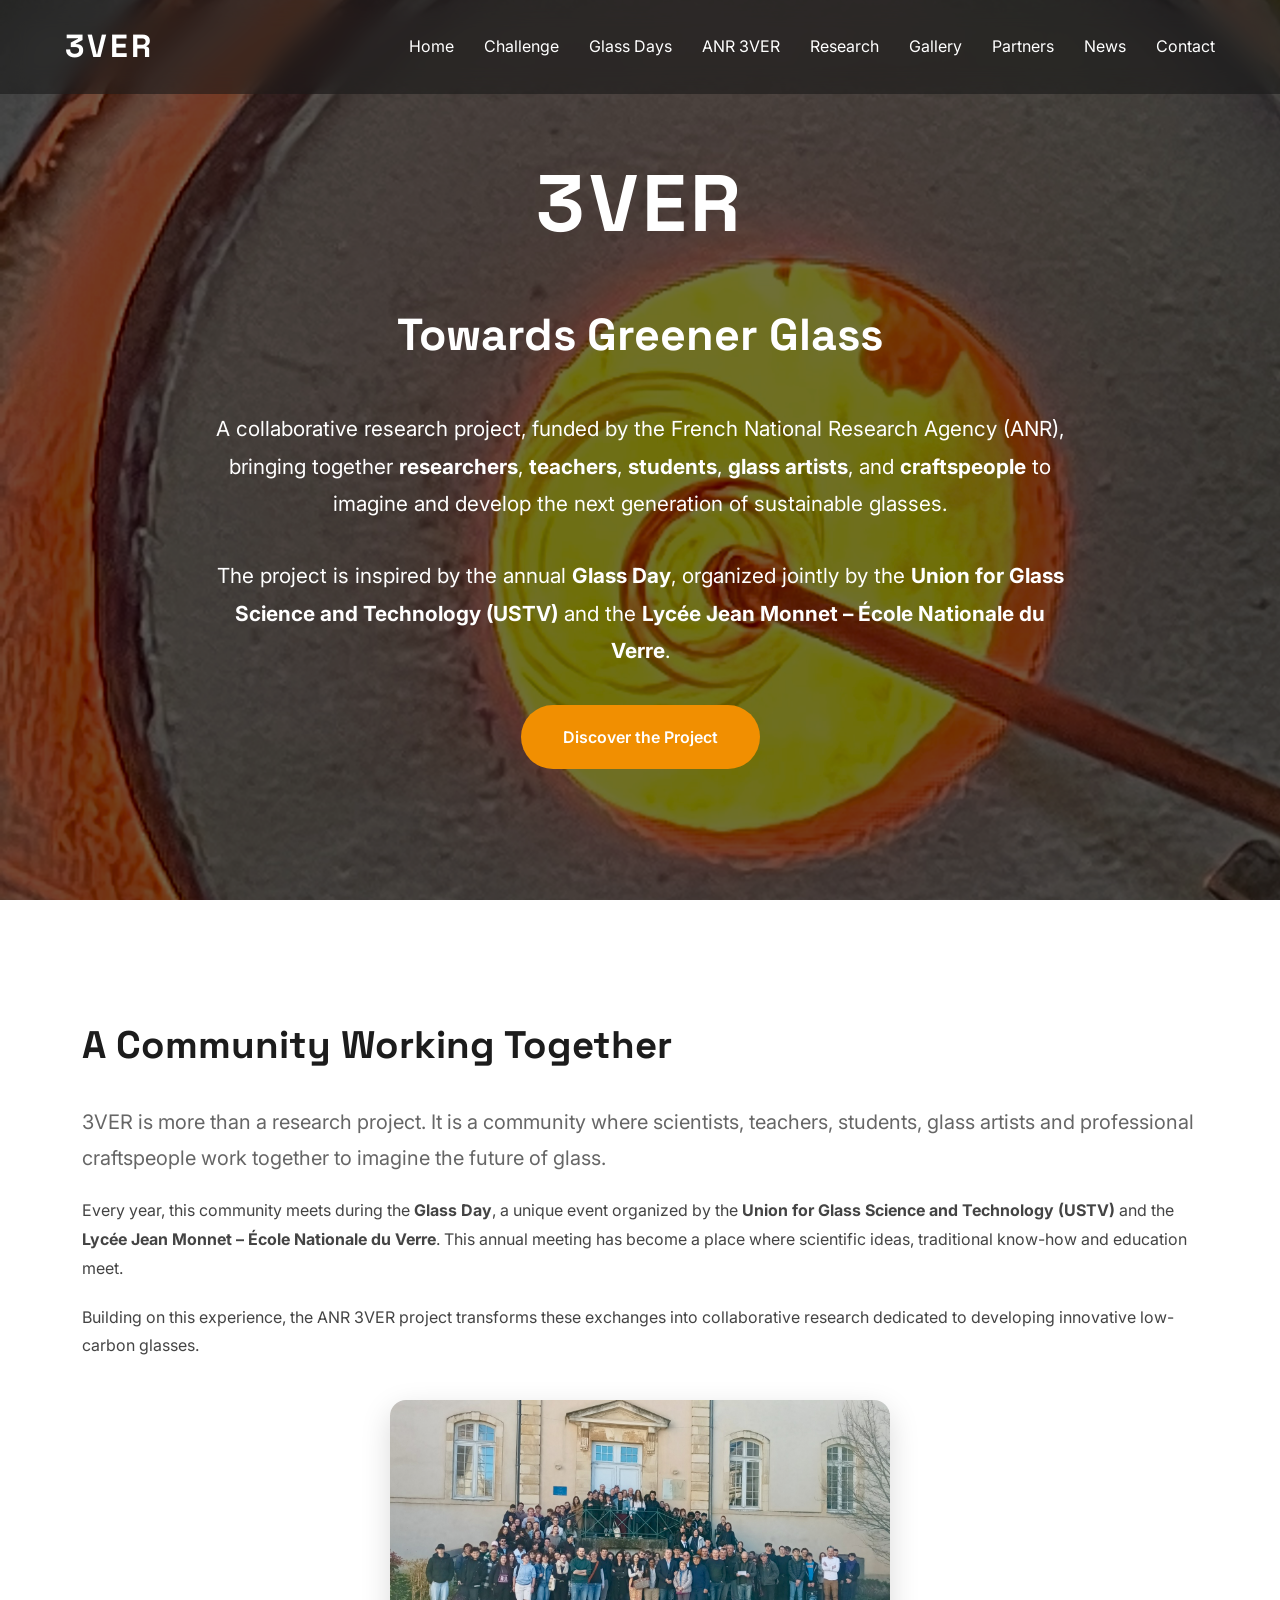
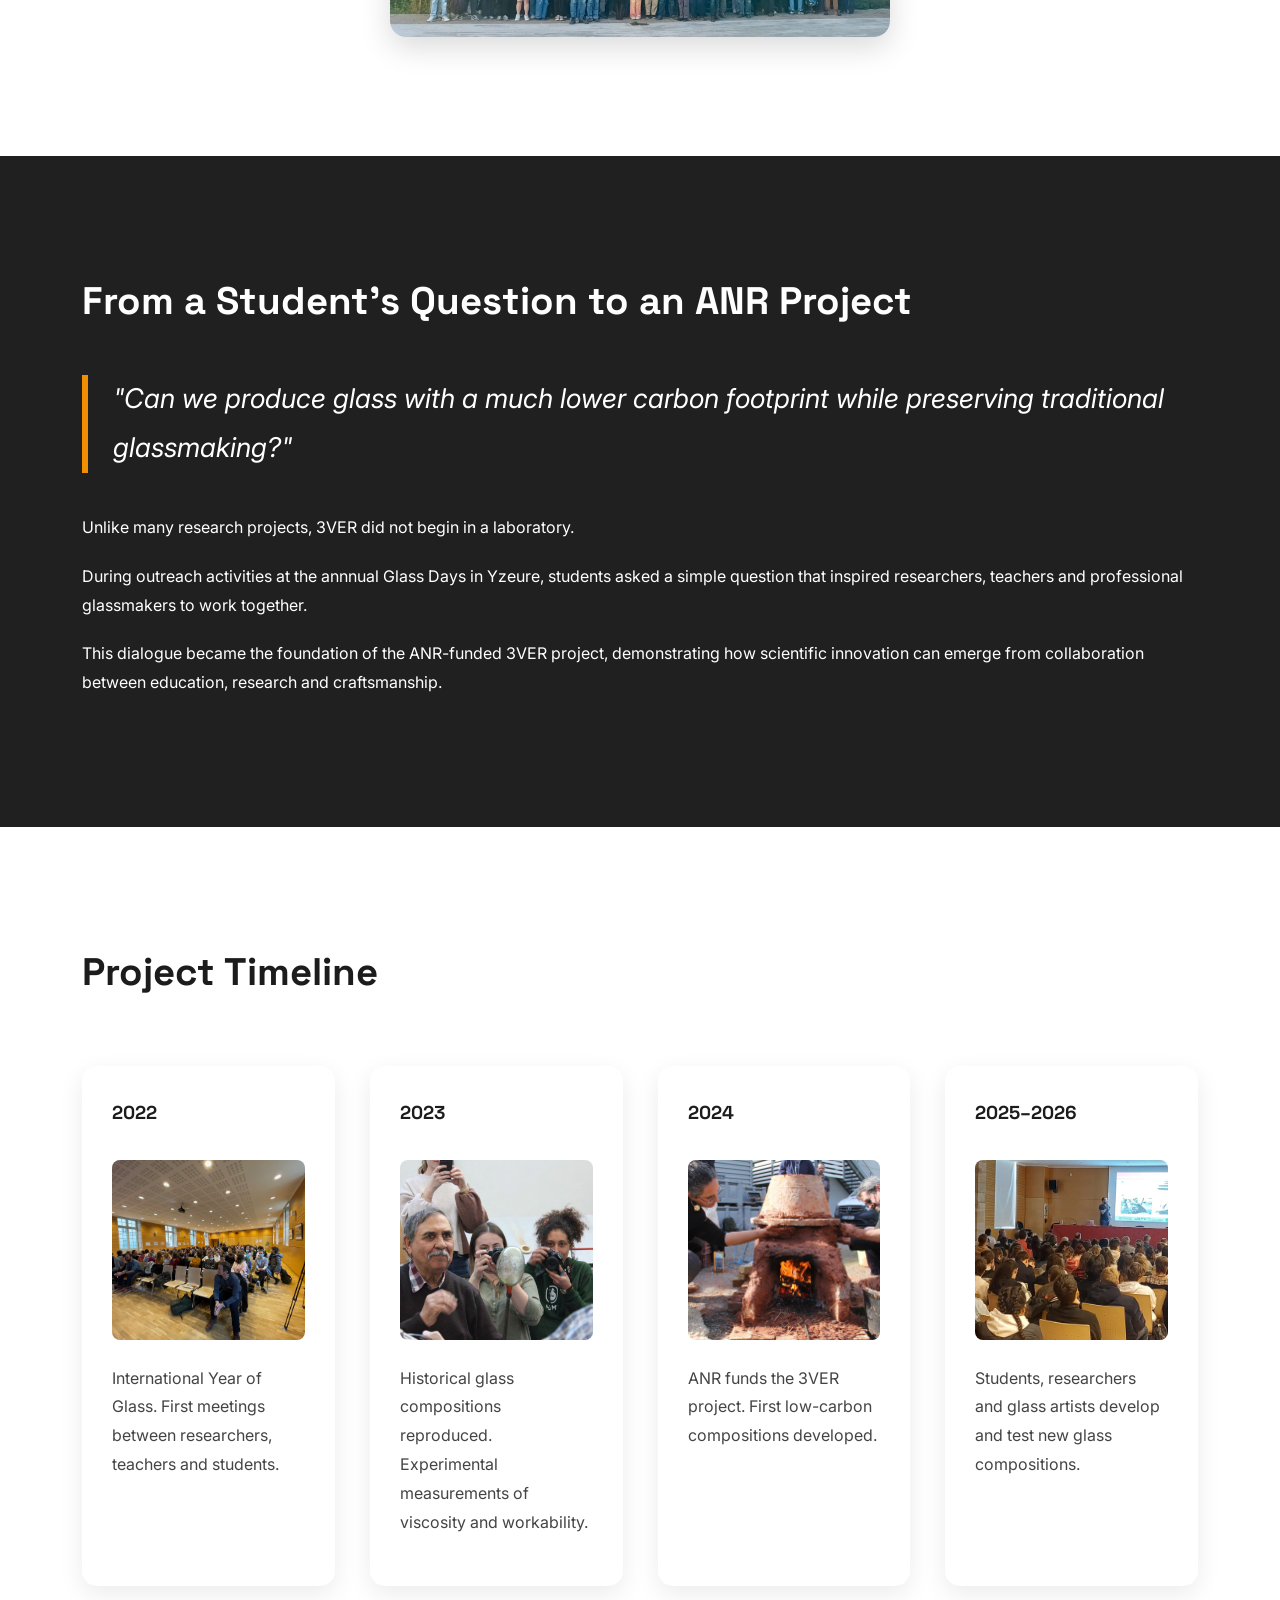
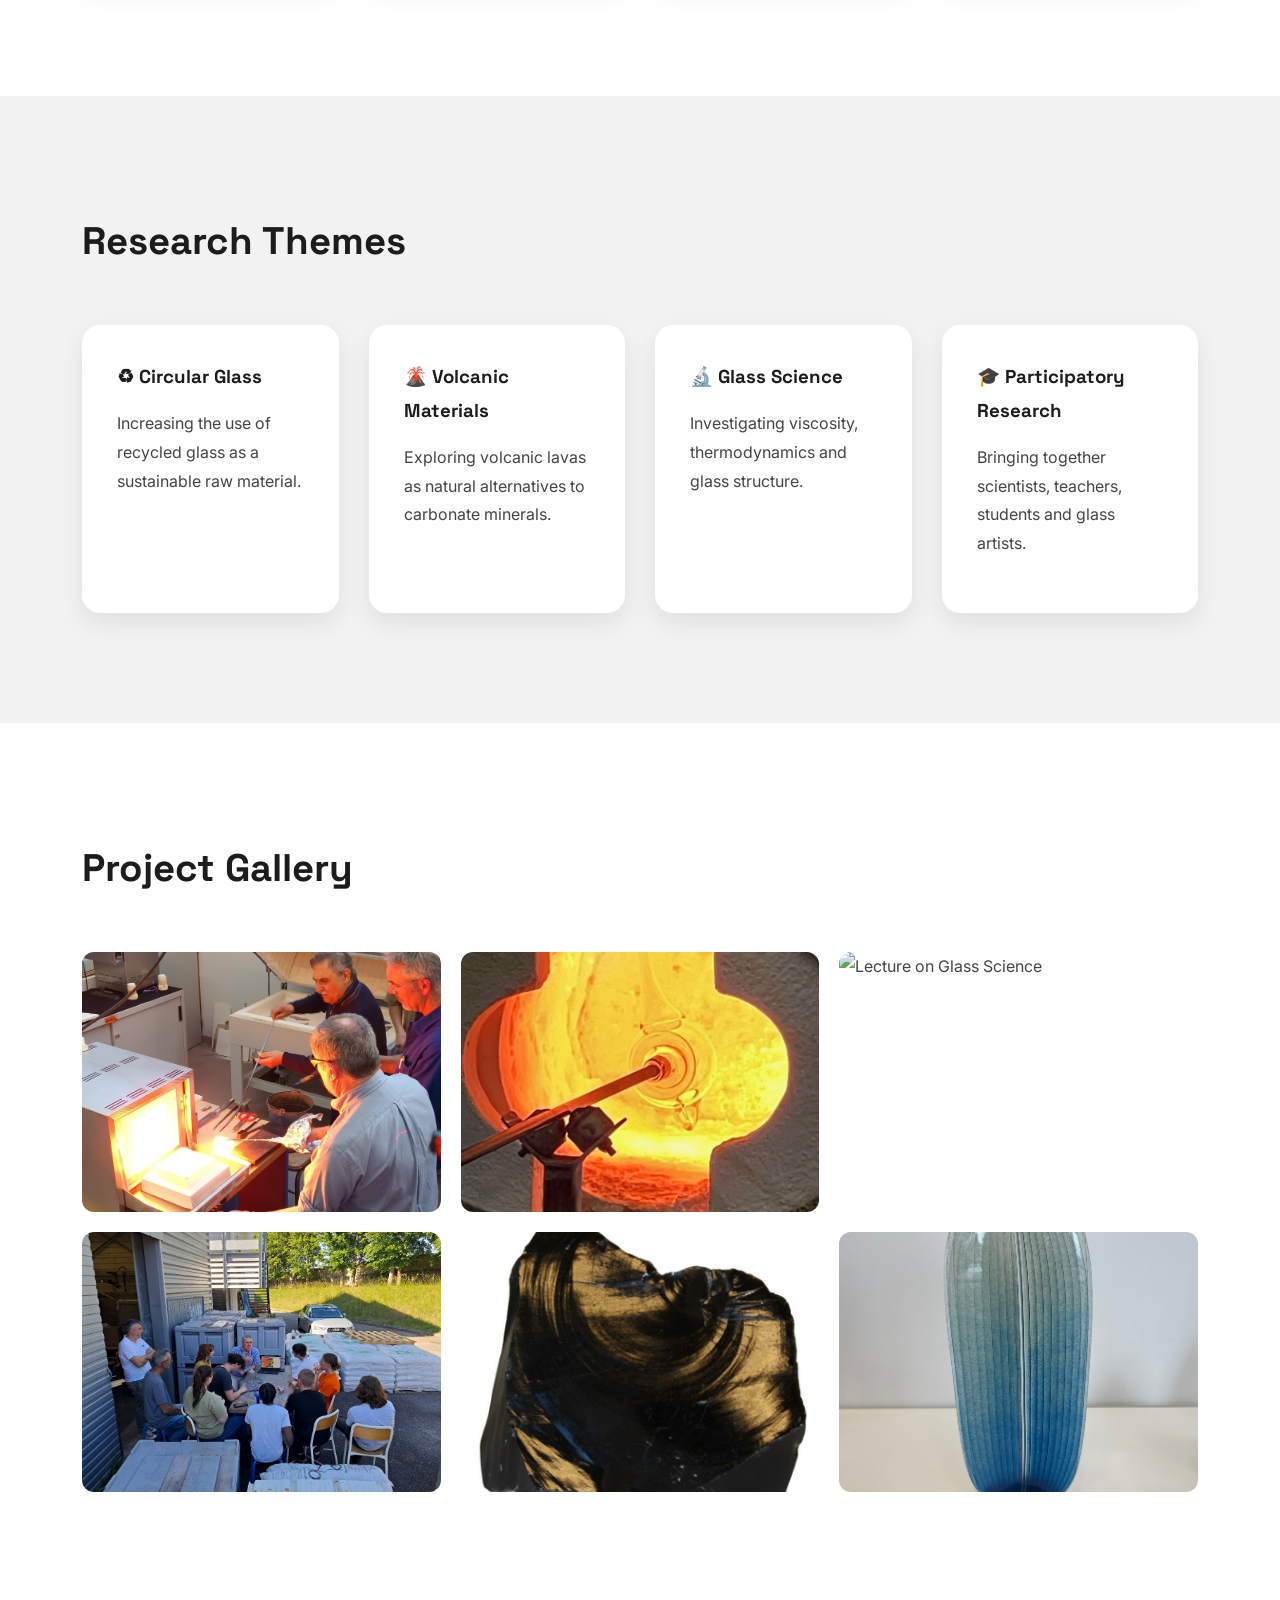
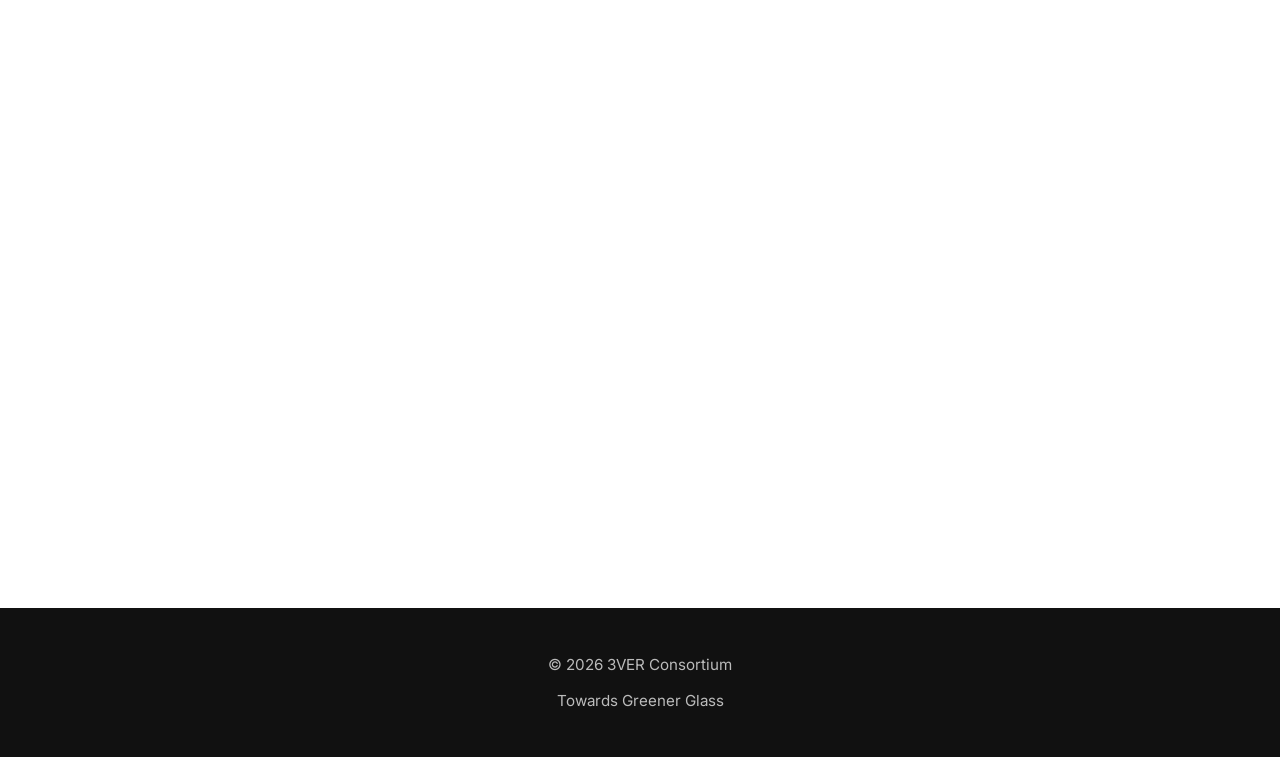
==== index.html @ 97c7ab56 "Initial version of 3VER website" ====
<!DOCTYPE html>
<html lang="en">

<head>

    <meta charset="UTF-8">
    <meta name="viewport" content="width=device-width, initial-scale=1.0">

    <title>3VER | Towards Greener Glass</title>

    <meta name="description"
        content="3VER is an ANR-funded research project developing innovative low-carbon glasses from recycled glass and volcanic materials.">

    <link rel="preconnect" href="https://fonts.googleapis.com">
    <link rel="preconnect" href="https://fonts.gstatic.com" crossorigin>

    <link href="https://fonts.googleapis.com/css2?family=Inter:wght@300;400;500;700&family=Space+Grotesk:wght@500;700&display=swap"
        rel="stylesheet">

    <link rel="stylesheet" href="style.css">

</head>

<body>

    <!-- ========================= -->
    <!-- Navigation -->
    <!-- ========================= -->

    <header>

        <nav class="navbar">

            <div class="logo">
                3VER
            </div>

            <ul class="nav-links">

                <li><a href="#home">Home</a></li>

                <li><a href="#challenge">Challenge</a></li>

                <li><a href="glass-days.html">Glass Days</a></li>

                <li><a href="anr-3ver.html">ANR 3VER</a></li>

                <li><a href="#research">Research</a></li>

                <li><a href="#gallery">Gallery</a></li>

                <li><a href="#partners">Partners</a></li>

                <li><a href="#news">News</a></li>

                <li><a href="#contact">Contact</a></li>

            </ul>

        </nav>

    </header>

    <!-- ========================= -->
    <!-- Hero -->
    <!-- ========================= -->

    <section id="home" class="hero">

        <div class="overlay"></div>

        <div class="hero-content">

            <h1>3VER</h1>

            <h2>Towards Greener Glass</h2>

            <p class="hero-text">

            A collaborative research project, funded by the French National Research Agency (ANR), bringing together
            <strong>researchers</strong>,
            <strong>teachers</strong>,
            <strong>students</strong>,
            <strong>glass artists</strong>,
            and <strong>craftspeople</strong>
            to imagine and develop the next generation of sustainable glasses.

            </p>

            <p class="hero-subtitle">

            The project is inspired by the annual <strong>Glass Day</strong>,
            organized jointly by the <strong>Union for Glass Science and Technology (USTV)</strong>
            and the <strong>Lycée Jean Monnet – École Nationale du Verre</strong>.

            </p>
            <a href="#challenge" class="button">

                Discover the Project

            </a>

        </div>

    </section>

    <!-- ========================= -->
    <!-- Challenge -->
    <!-- ========================= -->

    <section id="challenge" class="section">

        <div class="container community">

            <div class="community-text">

                <h2>A Community Working Together</h2>

                <p class="lead">
                    3VER is more than a research project.
                    It is a community where scientists, teachers, students,
                    glass artists and professional craftspeople work together
                    to imagine the future of glass.
                </p>

                <p>
                    Every year, this community meets during the
                    <strong>Glass Day</strong>, a unique event organized by the
                    <strong>Union for Glass Science and Technology (USTV)</strong>
                    and the
                    <strong>Lycée Jean Monnet – École Nationale du Verre</strong>.
                    This annual meeting has become a place where scientific ideas,
                    traditional know-how and education meet.
                </p>

                <p>
                    Building on this experience, the ANR 3VER project transforms
                    these exchanges into collaborative research dedicated to
                    developing innovative low-carbon glasses.
                </p>

            </div>

            <div class="community-image">

                <img src="images/Glass-Day-2025.jpeg"
                    alt="Researchers, students and glass artists during the Glass Days 2025.">

            </div>

        </div>

    </section>

    <!-- ========================= -->
    <!-- Story -->
    <!-- ========================= -->

    <section id="story" class="section dark">

        <div class="container">

            <h2>From a Student's Question to an ANR Project</h2>

            <blockquote>

                "Can we produce glass with a much lower carbon footprint
                while preserving traditional glassmaking?"

            </blockquote>

            <p>

                Unlike many research projects, 3VER did not begin in a
                laboratory.

            </p>

            <p>

                During outreach activities at the annnual Glass Days in
                Yzeure, students asked a simple question that
                inspired researchers, teachers and professional glassmakers
                to work together.

            </p>

            <p>

                This dialogue became the foundation of the ANR-funded
                3VER project, demonstrating how scientific innovation can
                emerge from collaboration between education, research
                and craftsmanship.

            </p>

        </div>

    </section>

    <!-- ========================= -->
    <!-- Timeline -->
    <!-- ========================= -->

    <section class="section">

        <div class="container">

            <h2>Project Timeline</h2>

            <div class="timeline">

                <div class="event">

                    <h3>2022</h3>

                    <img src="images/Glass-Day-2022.png" alt="International Year of Glass 2022">

                    <p>

                        International Year of Glass.

                        First meetings between researchers,
                        teachers and students.

                    </p>

                </div>

                <div class="event">

                    <h3>2023</h3>

                    <img src="images/Glass-Day-2023.png" alt="Interactions between students and french artist Allain Guillot 2023.">

                    <p>

                        Historical glass compositions reproduced.
                        Experimental measurements of viscosity
                        and workability.

                    </p>

                </div>

                <div class="event">

                    <h3>2024</h3>

                    <img src="images/Glass-Day-2024.jpeg" alt="Reproduction of a Roman Glass Furnace 2024.">

                    <p>

                        ANR funds the 3VER project.
                        First low-carbon compositions developed.

                    </p>

                </div>

                <div class="event">

                    <h3>2025–2026</h3>

                    <img src="images/Glass-Day-2025-2.jpg" alt="Lecture at Glass Days 2025">

                    <p>

                        Students, researchers and glass artists
                        develop and test new glass compositions.

                    </p>

                </div>

            </div>

        </div>

    </section>

    <!-- ========================= -->
    <!-- Research -->
    <!-- ========================= -->

    <section id="research" class="section grey">

        <div class="container">

            <h2>Research Themes</h2>

            <div class="cards">

                <article class="card">

                    <h3>♻ Circular Glass</h3>

                    <p>

                        Increasing the use of recycled glass
                        as a sustainable raw material.

                    </p>

                </article>

                <article class="card">

                    <h3>🌋 Volcanic Materials</h3>

                    <p>

                        Exploring volcanic lavas as natural
                        alternatives to carbonate minerals.

                    </p>

                </article>

                <article class="card">

                    <h3>🔬 Glass Science</h3>

                    <p>

                        Investigating viscosity,
                        thermodynamics and glass structure.

                    </p>

                </article>

                <article class="card">

                    <h3>🎓 Participatory Research</h3>

                    <p>

                        Bringing together scientists,
                        teachers, students and glass artists.

                    </p>

                </article>

            </div>

        </div>

    </section>

    <!-- ========================= -->
    <!-- Gallery -->
    <!-- ========================= -->

    <section id="gallery" class="section">

        <div class="container">
            <h2>Project Gallery</h2>

            <div class="gallery">

                <img src="images/Glass-Research.jpg" alt="Glass research">

                <img src="images/Glass-blowing.jpeg" alt="Glass blowing">

                <img src="images/Lecture-Glass-Science.jpg" alt="Lecture on Glass Science">

                <img src="images/Students.jpg" alt="Students">

                <img src="images/Obsidian.png" alt="Volcanic rock">

                <img src="images/Glass-artwork.jpeg" alt="Glass artwork">

            </div>

        </div>

    </section>

    <!-- ========================= -->
    <!-- Partners -->
    <!-- ========================= -->

<section id="partners" class="section grey">

    <div class="container">

        <h2>Project Partners</h2>

        <div class="partners">

            <div class="partner">
                <p>Lycée Jean Monnet - Ecole Nationale du Verre</p>
                <img src="images/logos/LyceeJeanMonnetYzeure-Logo.png" alt="Lycée Jean Monnet logo">
                <img src="images/logos/logo_env.png.webp" alt="Lycée Jean Monnet logo">
            </div>

            <div class="partner">
                <p>Institut de Minéralogie, de Physique des Matériaux et de Cosmochimie (IMPMC)</p>
                <img src="images/logos/upmc-logotype.gif.jpeg" alt="IMPMC logo">
            </div>

            <div class="partner">
                <p>Institut de Physique du Globe de Paris (IPGP)</p>
                <img src="images/logos/Institut_de_physique_du_globe_de_paris_logo.svg.png" alt="IPGP logo">
            </div>

            <div class="partner">
                <p>Institut de Recherche sur les Archéomatériaux (IRAMAT)</p>
                <img src="images/logos/cropped-Logo-Iramat-Noir-RVB.webp" alt="IRAMAT logo">
            </div>

            <div class="partner">
                <p>Silicybine</p>
            </div>

        </div>

        <h2>Funders</h2>

        <div class="partners">

            <div class="partner">
                <p>Agence Nationale de la Recherche (ANR)</p>
                <img src="images/logos/ANR_Logo.svg.png" alt="ANR logo">
            </div>

            <div class="partner">
                <p>Union pour la Science et la Technologie Verrières (USTV)</p>
                <img src="images/logos/logo-ustv-light.svg" alt="USTV logo">
            </div>

        </div>

    </div>

</section>

    <!-- ========================= -->
    <!-- News -->
    <!-- ========================= -->

    <section id="news" class="section">

        <div class="container">

            <h2>Latest News</h2>

            <div class="news">

                <article>

                    <h3>2026</h3>

                    <p>

                        Successful demonstration of new
                        low-carbon glass formulations.

                    </p>

                </article>

                <article>

                    <h3>2025</h3>

                    <p>

                        Participation in the Pacific Rim
                        Conference on Ceramic and Glass Technology.

                    </p>

                </article>

                <article>

                    <h3>2024</h3>

                    <p>

                        Official launch of the ANR 3VER project.

                    </p>

                </article>

            </div>

        </div>

    </section>

    <!-- ========================= -->
    <!-- Contact -->
    <!-- ========================= -->

<section id="contact" class="section dark">

    <div class="container">

        <h2>Contact</h2>

        <div class="contacts">

            <div class="contact">
                <p>
                    Daniel R. Neuville
                </p>
                <p>
                    Institut de Physique du Globe de Paris
                </p>
            </div>

            <div class="contact">
                <p>
                    Laurent Cormier
                </p>
                <p>
                    Institut de Minéralogie, de Physique des Matériaux et de Cosmochimie
                </p>
            </div>

        </div>

        <p>
            ANR Project ANR-23-SSAI-0026
        </p>

    </div>

</section>

    <!-- ========================= -->
    <!-- Footer -->
    <!-- ========================= -->

    <footer>

        <p>

            © 2026 3VER Consortium

        </p>

        <p>

            Towards Greener Glass

        </p>

    </footer>

    <script src="script.js"></script>

</body>

</html>
---- style.css ----
/* =====================================================
   3VER Website
   style.css
===================================================== */

/* ---------- COLORS ---------- */

:root {

    --primary: #0d3b66;
    --secondary: #f18f01;
    --green: #3a9d5d;

    --dark: #1c1c1c;
    --light: #fafafa;

    --grey: #f2f2f2;

    --text: #444;

}

/* ---------- RESET ---------- */

*{
    margin:0;
    padding:0;
    box-sizing:border-box;
}

html{

    scroll-behavior:smooth;

}

body{

    font-family:'Inter',sans-serif;
    color:var(--text);

    background:white;

    line-height:1.8;

}

/* ---------- TYPOGRAPHY ---------- */

h1,h2,h3{

    font-family:'Space Grotesk',sans-serif;

    color:var(--dark);

}

h1{

    font-size:5rem;
    letter-spacing:4px;

}

h2{

    font-size:2.4rem;

    margin-bottom:25px;

}

h3{

    margin-bottom:15px;

}

p{

    margin-bottom:20px;

}

.lead{

    font-size:1.25rem;

    color:#666;

}

/* ---------- LINKS ---------- */

a{

    text-decoration:none;

}

/* ---------- NAVBAR ---------- */

header{

    position:fixed;

    width:100%;

    z-index:1000;

    background:rgba(20,20,20,.55);

    backdrop-filter:blur(12px);

}

.navbar{

    max-width:1200px;

    margin:auto;

    display:flex;

    justify-content:space-between;

    align-items:center;

    padding:18px 25px;

}

.logo{

    color:white;

    font-size:2rem;

    font-family:'Space Grotesk';

    font-weight:bold;

    letter-spacing:3px;

}

.nav-links{

    display:flex;

    gap:30px;

    list-style:none;

}

.nav-links a{

    color:white;

    transition:.3s;

}

.nav-links a:hover{

    color:var(--secondary);

}

/* ---------- HERO ---------- */

.hero{

    height:100vh;

    position:relative;

    display:flex;

    justify-content:center;

    align-items:center;

    text-align:center;

    background-image:url("images/hero.jpg");

    background-size:cover;

    background-position:center;

}

.overlay{

    position:absolute;

    inset:0;

    background:rgba(0,0,0,.55);

}

.hero-content{

    position:relative;

    z-index:10;

    color:white;

    width:80%;

    max-width:850px;

}

.hero h1{

    color:white;

    margin-bottom:20px;

}

.hero h2{

    color:white;

    font-size:2.8rem;

}

.hero p{

    font-size:1.3rem;

    margin:35px 0;

}

.hero {
    min-height: 100vh;
    display: flex;
    align-items: center;
    justify-content: center;
    position: relative;

    background-image: url("images/Glass-background.jpeg");
    background-size: cover;
    background-position: center;
    background-repeat: no-repeat;
}
/* ---------- BUTTON ---------- */

.button{

    display:inline-block;

    background:var(--secondary);

    color:white;

    padding:18px 42px;

    border-radius:40px;

    font-weight:600;

    transition:.3s;

}

.button:hover{

    transform:translateY(-4px);

    background:#d97f00;

}

/* ---------- SECTIONS ---------- */

.section{

    padding:110px 20px;

}

.container{

    width:90%;

    max-width:1150px;

    margin:auto;

}

/* ---------- BACKGROUNDS ---------- */

.grey{

    background:var(--grey);

}

.dark{

    background:#202020;

    color:white;

}

.dark h2{

    color:white;

}

.dark blockquote{

    color:white;

}

/* ---------- BLOCKQUOTE ---------- */

blockquote{

    font-size:1.7rem;

    font-style:italic;

    border-left:6px solid var(--secondary);

    padding-left:25px;

    margin:40px 0;

}

/* ---------- TIMELINE ---------- */

.timeline{

    display:grid;

    grid-template-columns:repeat(auto-fit,minmax(240px,1fr));

    gap:35px;

    margin-top:60px;

}

.event{

    background:white;

    padding:30px;

    border-radius:15px;

    box-shadow:0 8px 25px rgba(0,0,0,.08);

    transition:.3s;

}

.event:hover{

    transform:translateY(-8px);

}

/* ---------- RESEARCH CARDS ---------- */

.cards{

    display:grid;

    grid-template-columns:repeat(auto-fit,minmax(250px,1fr));

    gap:30px;

    margin-top:50px;

}

.card{

    background:white;

    padding:35px;

    border-radius:18px;

    box-shadow:0 10px 25px rgba(0,0,0,.08);

    transition:.35s;

}

.card:hover{

    transform:translateY(-10px);

    box-shadow:0 20px 35px rgba(0,0,0,.15);

}

/* ---------- GALLERY ---------- */

.gallery{

    display:grid;

    grid-template-columns:repeat(auto-fit,minmax(280px,1fr));

    gap:20px;

    margin-top:50px;

}

.gallery img{

    width:100%;

    height:260px;

    object-fit:cover;

    border-radius:12px;

    transition:.4s;

    cursor:pointer;

}

.gallery img:hover{

    transform:scale(1.04);

}

/* ---------- PARTNERS ---------- */

.partners{

    display:grid;

    grid-template-columns:repeat(auto-fit,minmax(180px,1fr));

    gap:25px;

    margin-top:45px;

}

.partners div{

    background:white;

    border-radius:12px;

    padding:35px;

    text-align:center;

    font-weight:bold;

    box-shadow:0 8px 20px rgba(0,0,0,.08);

    transition:.3s;

}

.partners div:hover{

    background:var(--primary);

    color:white;

}

/* ---------- NEWS ---------- */

.news{

    display:grid;

    grid-template-columns:repeat(auto-fit,minmax(280px,1fr));

    gap:30px;

    margin-top:45px;

}

.news article{

    background:white;

    padding:30px;

    border-radius:15px;

    box-shadow:0 8px 25px rgba(0,0,0,.08);

    transition:.3s;

}

.news article:hover{

    transform:translateY(-6px);

}

/* ---------- FOOTER ---------- */

footer{

    background:#111;

    color:#bbb;

    text-align:center;

    padding:35px;

    font-size:.95rem;

}

footer p{

    margin:8px;

}

/* ---------- ANIMATION ---------- */

.section{

    animation:fadeIn .8s ease;

}

@keyframes fadeIn{

    from{

        opacity:0;

        transform:translateY(35px);

    }

    to{

        opacity:1;

        transform:translateY(0);

    }

}

/* ---------- RESPONSIVE ---------- */

@media(max-width:900px){

    .navbar{

        flex-direction:column;

        gap:20px;

    }

    .nav-links{

        flex-wrap:wrap;

        justify-content:center;

        gap:15px;

    }

    h1{

        font-size:3rem;

    }

    .hero h2{

        font-size:2rem;

    }

    .hero p{

        font-size:1.1rem;

    }

}

@media(max-width:600px){

    .section{

        padding:80px 15px;

    }

    h2{

        font-size:2rem;

    }

    .gallery img{

        height:220px;

    }

}
.nav-links a.active{
    color:#f18f01;
    font-weight:700;
}

.community-image{
    text-align:center;
    margin-top:40px;
}

/* ---------- Image Community working together ---------- */

.community-image img{
    width:60%;
    max-width:500px;
    height:auto;
    border-radius:16px;
    box-shadow:0 10px 30px rgba(0,0,0,0.15);
}

/* ---------- Image Timeline ---------- */

.timeline .event img {
    width: 100%;
    height: 180px;
    object-fit: cover;
    border-radius: 8px;
    margin: 15px 0;
}

/* ---------- Contact ---------- */

.center {
    text-align: center;
}

.contacts {
    display: flex;
    gap: 40px;
    justify-content: space-between;
}

.contact {
    flex: 1;
}

@media (max-width: 768px) {
    .contacts {
        flex-direction: column;
    }
}

/* ---------- Partners ---------- */

#partners h2:not(:first-child) {
    margin-top: 40px;
}
.partners {
    display: flex;
    flex-wrap: wrap;
    gap: 30px;
    justify-content: center;
}

.partner {
    width: 180px;
    text-align: center;
}

.partner img {
    max-width: 120px;
    max-height: 80px;
    object-fit: contain;
    margin-bottom: 15px;
}

/* ---------- Hero small - Glass Days ---------- */

.hero.small {
    position: relative;
}

.hero.small::before {
    content: "";
    position: absolute;
    inset: 0;
    background: rgba(255, 255, 255, 0.6);
}

.hero.small .hero-content,
.hero.small .hero-content h1,
.hero.small .hero-content h2,
.hero.small .hero-content p {
    position: relative;
    z-index: 1;
    color: black;
}
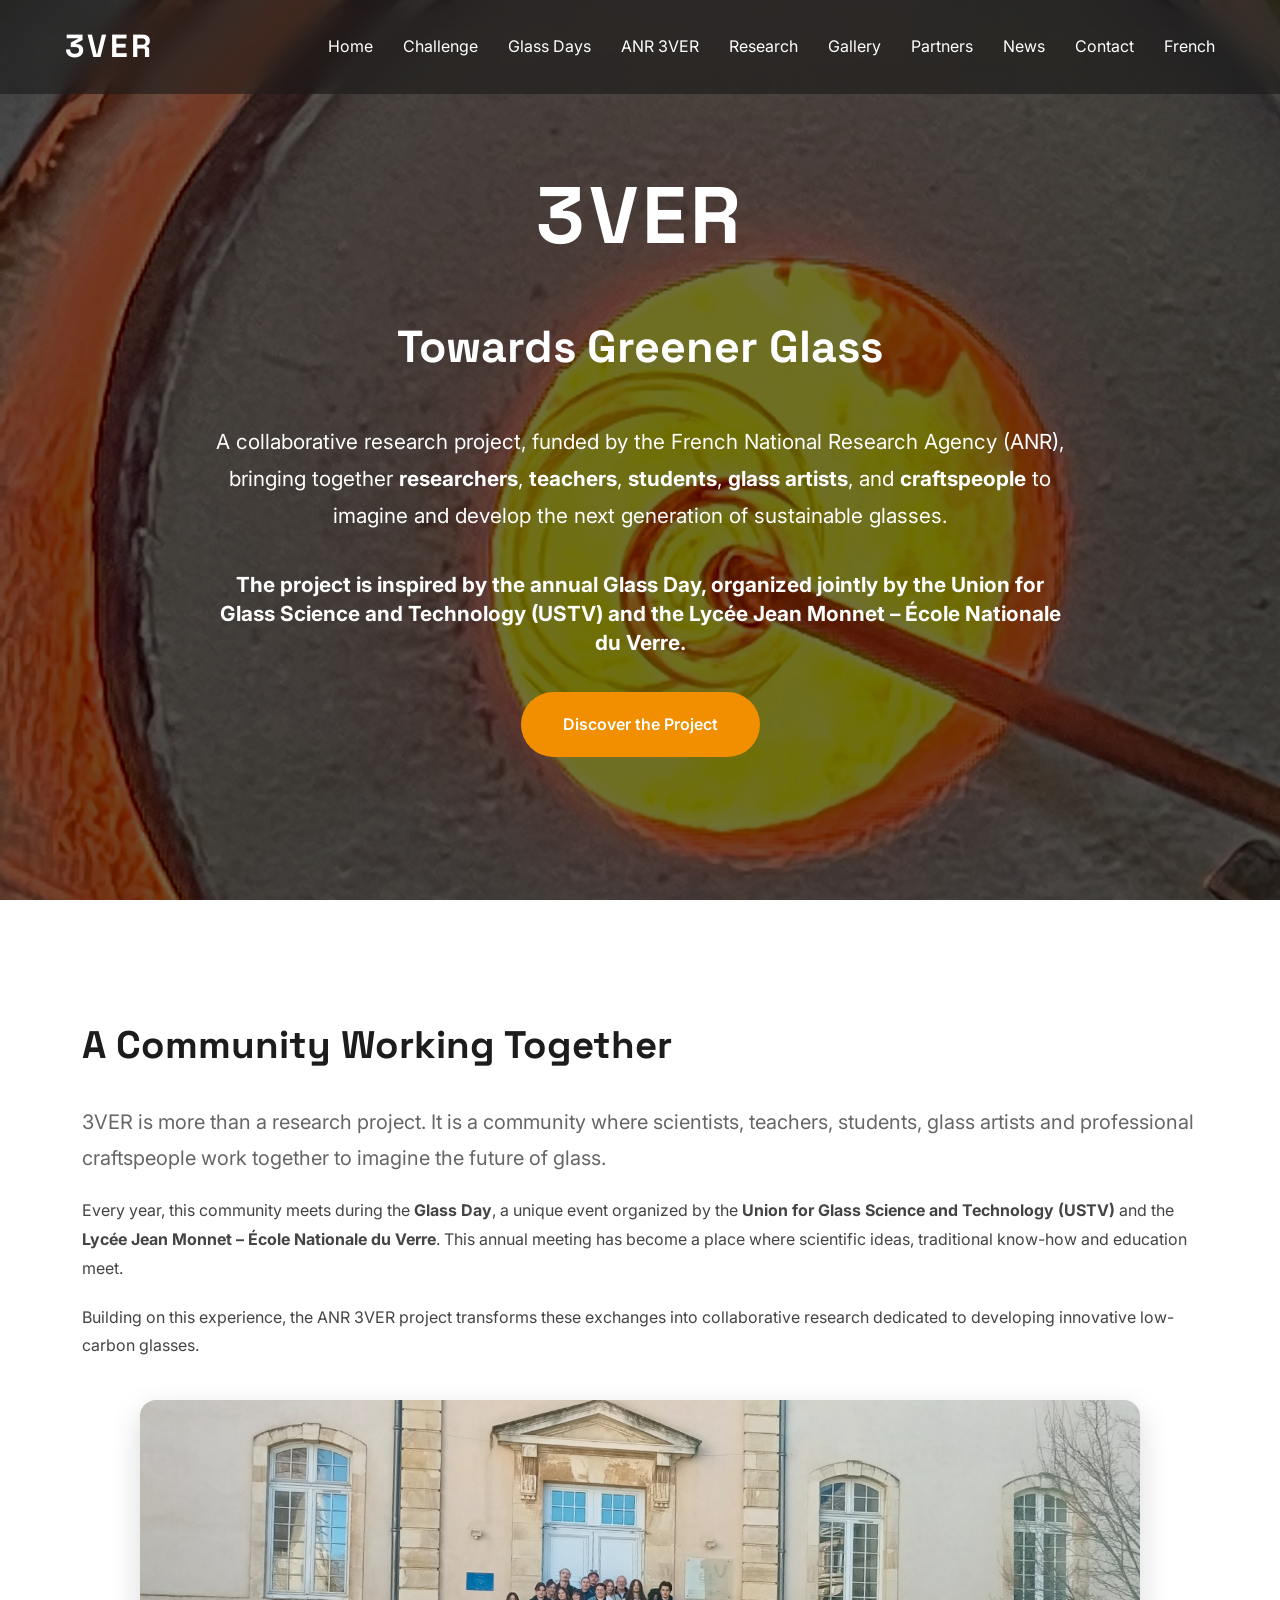
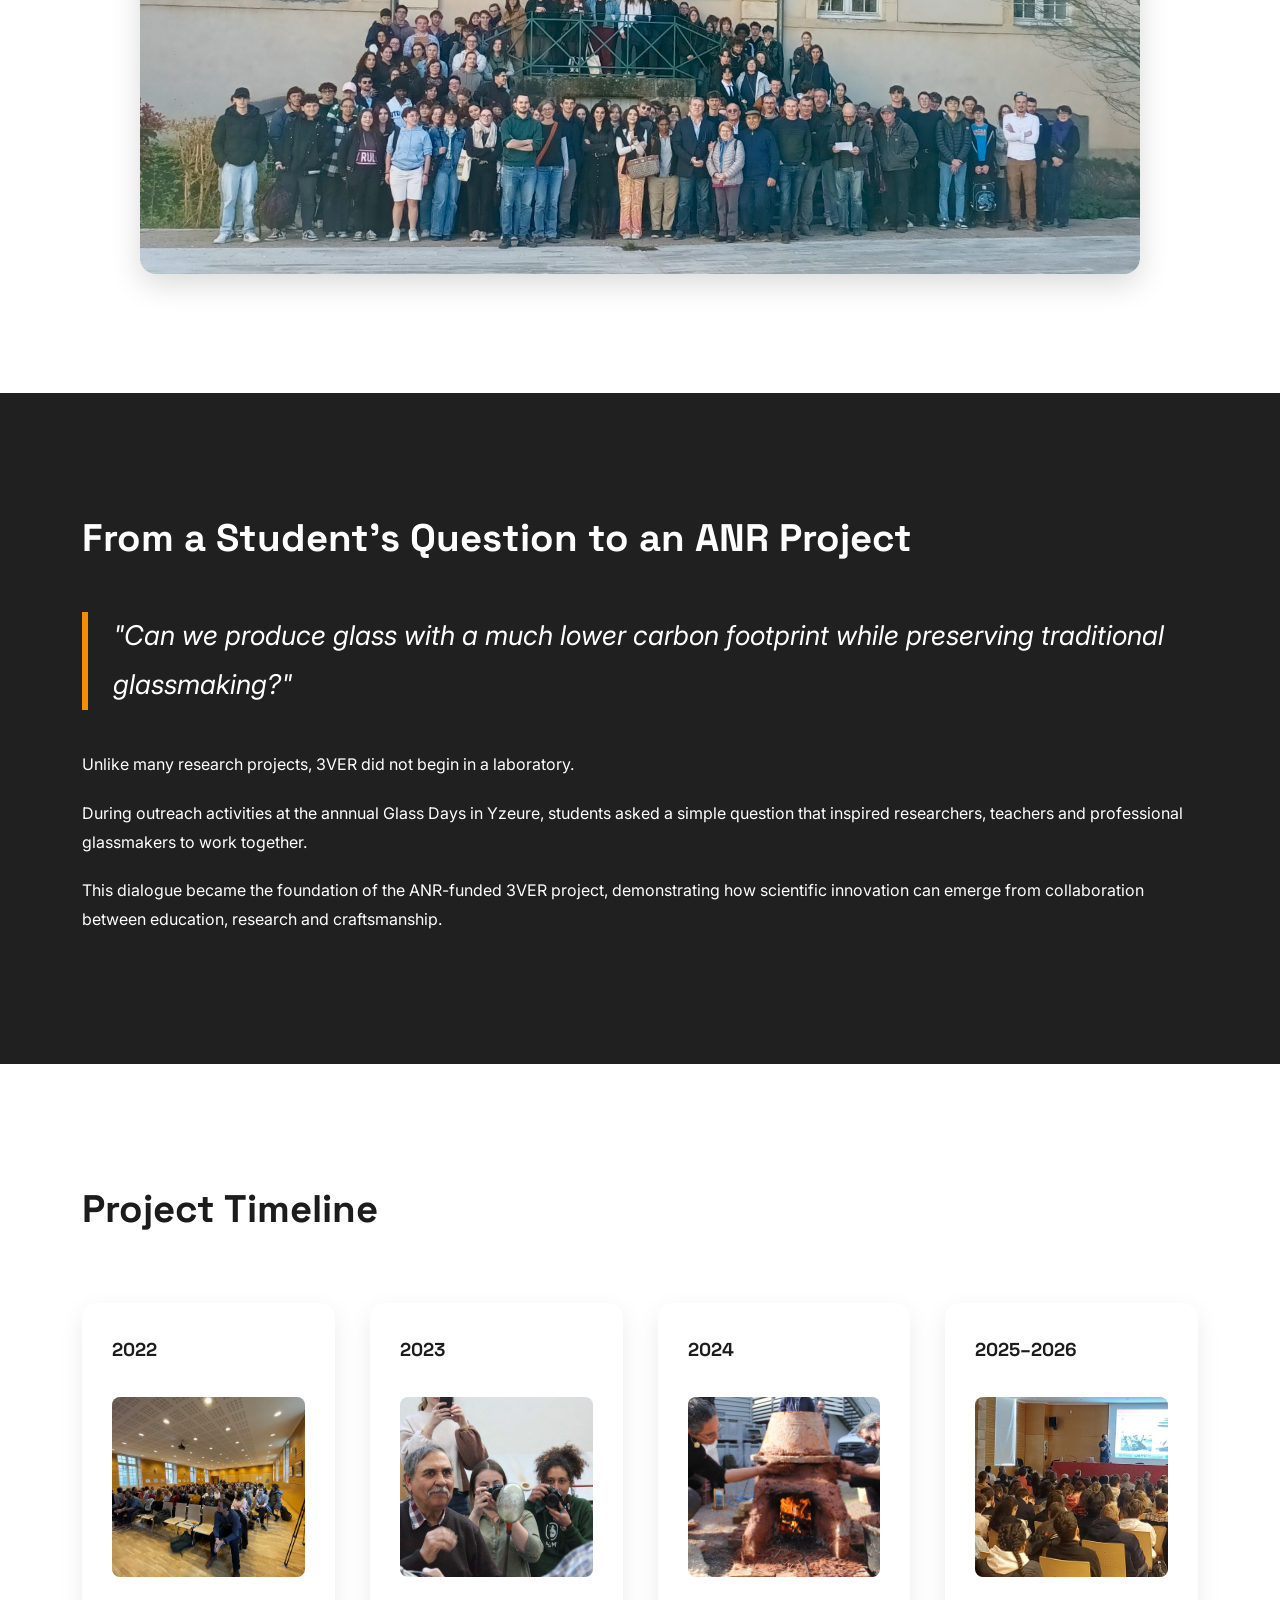
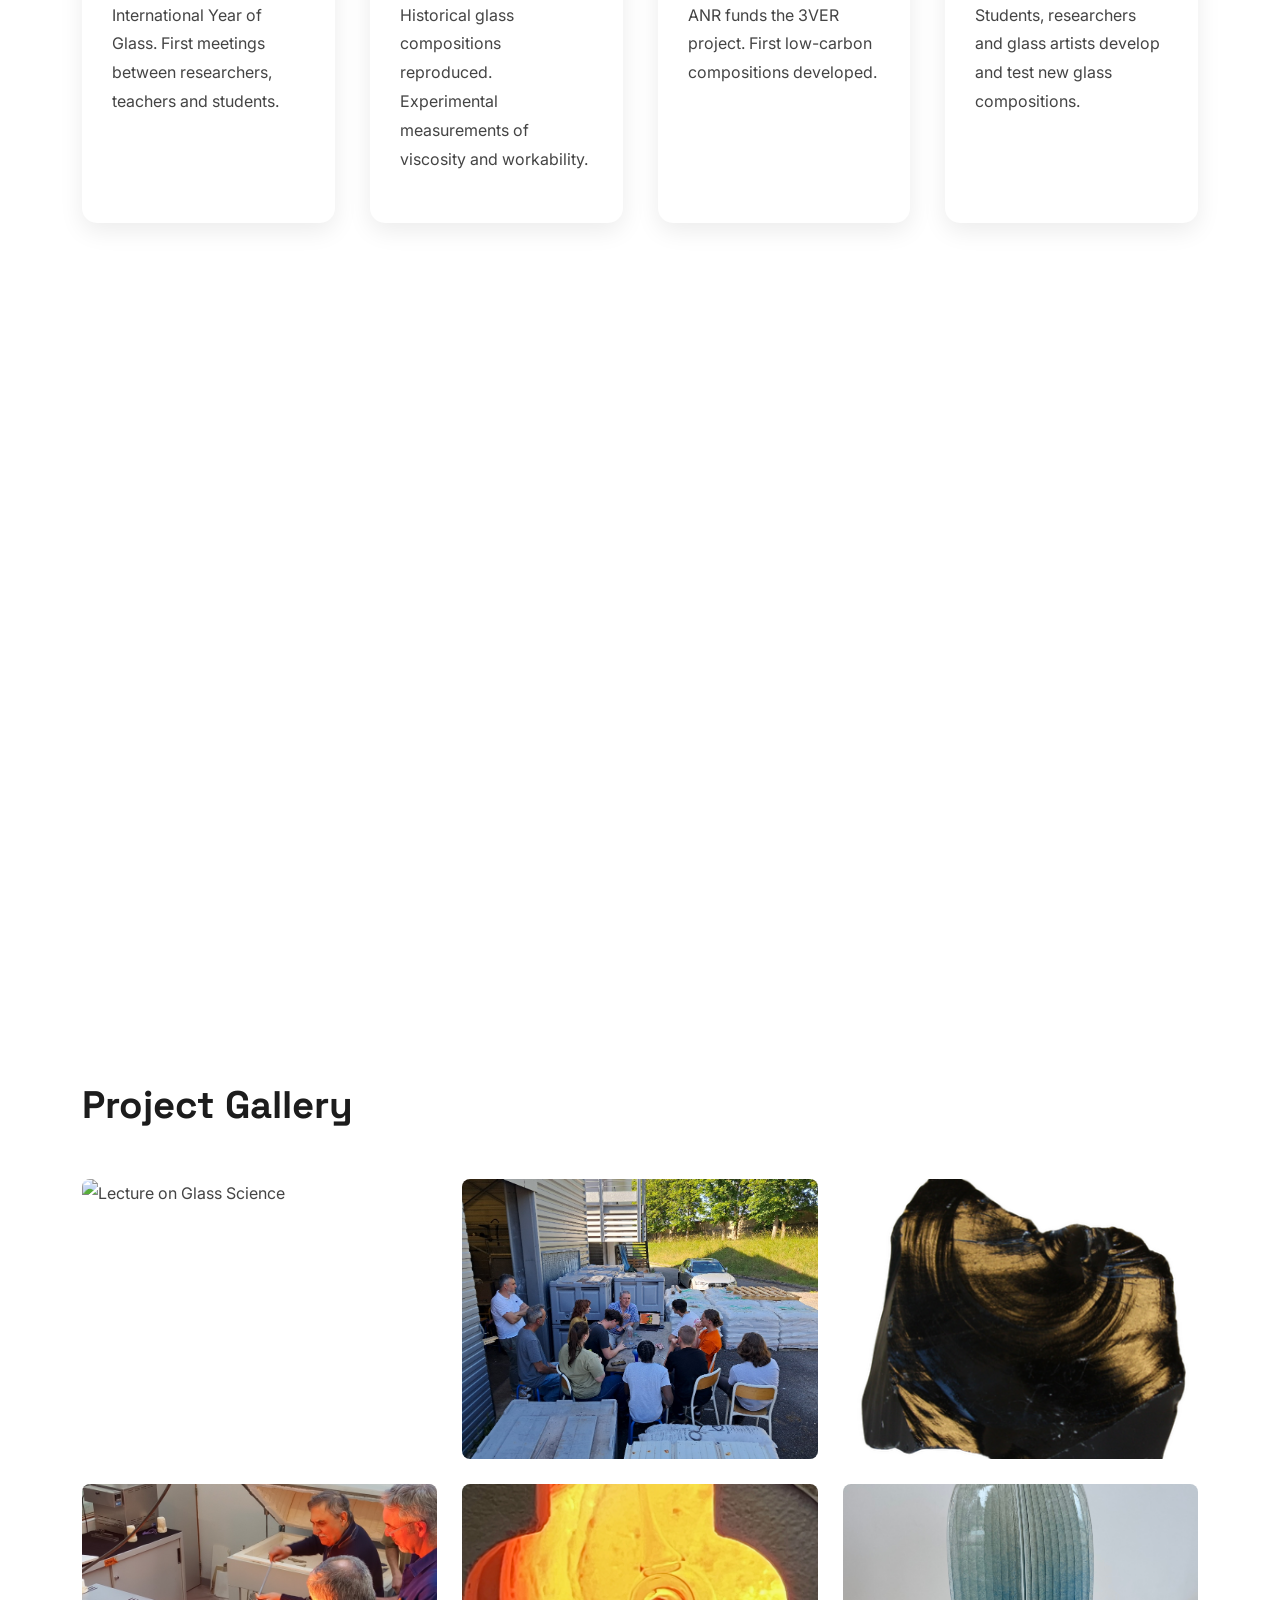
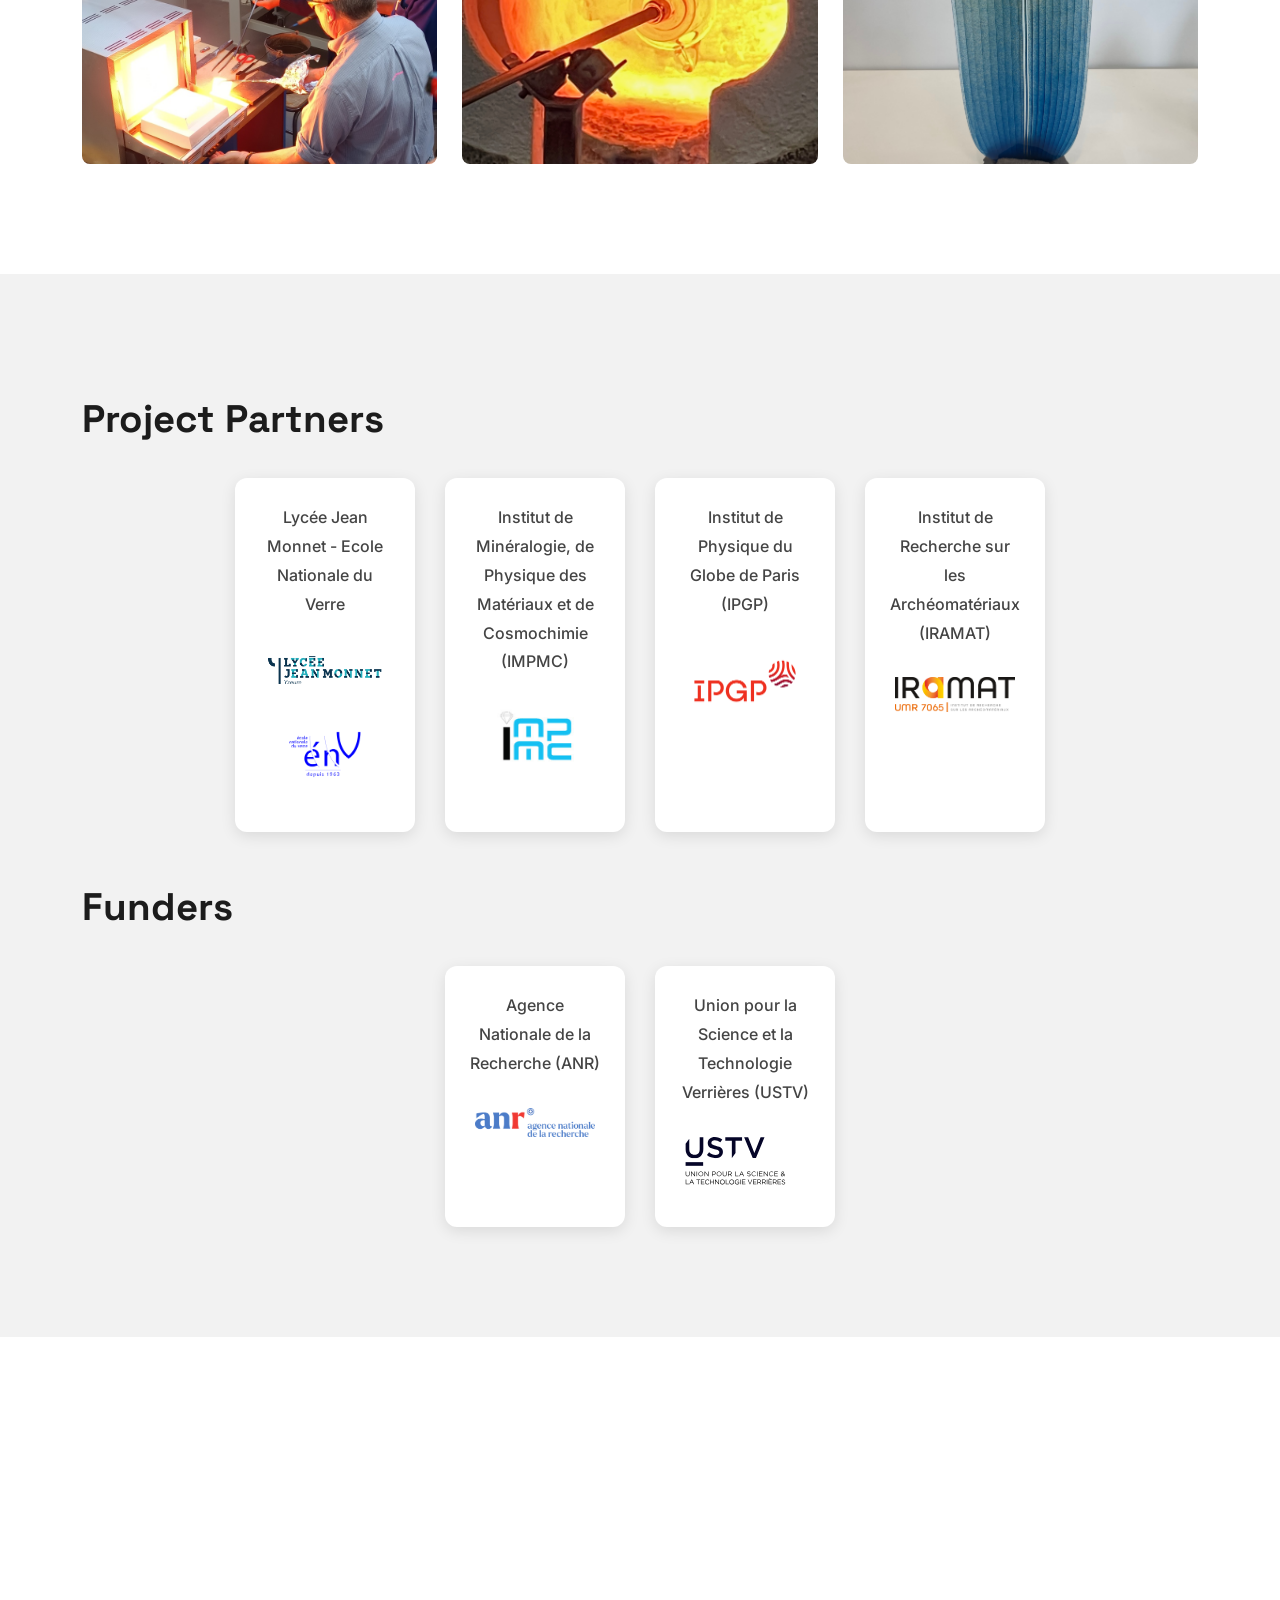
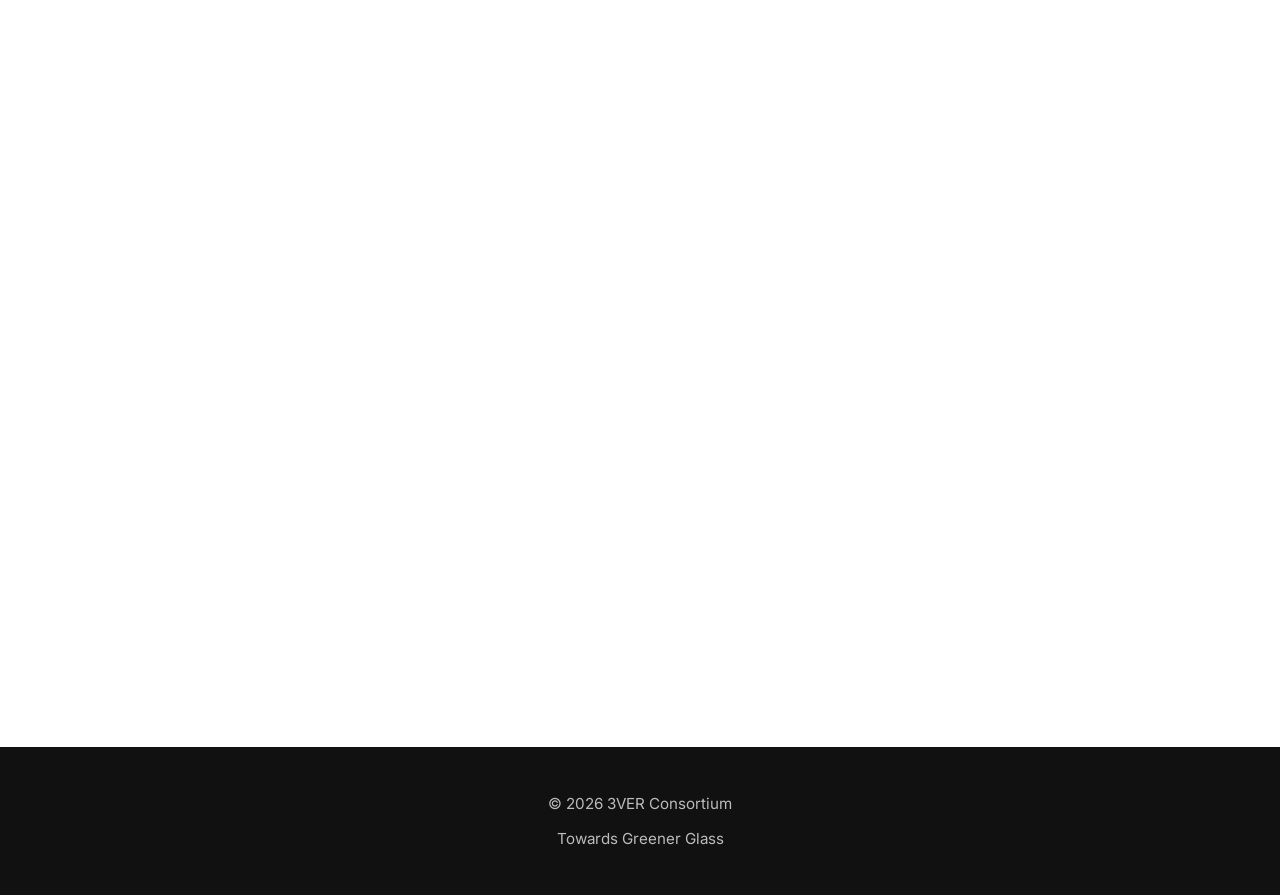
==== commit 6abc3930: "Update 3VER website with new content" ====
--- a/index.html
+++ b/index.html
@@ -38,22 +38,15 @@
             <ul class="nav-links">
 
                 <li><a href="#home">Home</a></li>
-
                 <li><a href="#challenge">Challenge</a></li>
-
                 <li><a href="glass-days.html">Glass Days</a></li>
-
                 <li><a href="anr-3ver.html">ANR 3VER</a></li>
-
                 <li><a href="#research">Research</a></li>
-
                 <li><a href="#gallery">Gallery</a></li>
-
                 <li><a href="#partners">Partners</a></li>
-
                 <li><a href="#news">News</a></li>
-
                 <li><a href="#contact">Contact</a></li>
+                <li><a href="index-fr.html">French</a></li>
 
             </ul>
 
@@ -360,15 +353,15 @@
 
             <div class="gallery">
 
+                <img src="images/Lecture-Glass-Science.jpg" alt="Lecture on Glass Science">
+                
+                <img src="images/Students.jpg" alt="Students">
+
+                <img src="images/Obsidian.png" alt="Volcanic rock">
+
                 <img src="images/Glass-Research.jpg" alt="Glass research">
 
-                <img src="images/Glass-blowing.jpeg" alt="Glass blowing">
-
-                <img src="images/Lecture-Glass-Science.jpg" alt="Lecture on Glass Science">
-
-                <img src="images/Students.jpg" alt="Students">
-
-                <img src="images/Obsidian.png" alt="Volcanic rock">
+                <img src="images/Glass-blowing.jpeg" alt="Glass blowing">             
 
                 <img src="images/Glass-artwork.jpeg" alt="Glass artwork">
 
@@ -390,30 +383,26 @@
 
         <div class="partners">
 
-            <div class="partner">
+            <a class="partner" href="https://www.lycee-jeanmonnet-yzeure.fr/" target="_blank">
                 <p>Lycée Jean Monnet - Ecole Nationale du Verre</p>
                 <img src="images/logos/LyceeJeanMonnetYzeure-Logo.png" alt="Lycée Jean Monnet logo">
                 <img src="images/logos/logo_env.png.webp" alt="Lycée Jean Monnet logo">
-            </div>
-
-            <div class="partner">
+            </a>
+
+            <a class="partner" href="https://www.impmc.upmc.fr/" target="_blank">
                 <p>Institut de Minéralogie, de Physique des Matériaux et de Cosmochimie (IMPMC)</p>
                 <img src="images/logos/upmc-logotype.gif.jpeg" alt="IMPMC logo">
-            </div>
-
-            <div class="partner">
+            </a>
+
+            <a class="partner" href="https://www.ipgp.fr/la-recherche/equipes/geomateriaux/" target="_blank">
                 <p>Institut de Physique du Globe de Paris (IPGP)</p>
                 <img src="images/logos/Institut_de_physique_du_globe_de_paris_logo.svg.png" alt="IPGP logo">
-            </div>
-
-            <div class="partner">
+            </a>
+
+            <a class="partner" href="https://iramat.cnrs.fr/" target="_blank">
                 <p>Institut de Recherche sur les Archéomatériaux (IRAMAT)</p>
                 <img src="images/logos/cropped-Logo-Iramat-Noir-RVB.webp" alt="IRAMAT logo">
-            </div>
-
-            <div class="partner">
-                <p>Silicybine</p>
-            </div>
+            </a>
 
         </div>
 
@@ -421,15 +410,15 @@
 
         <div class="partners">
 
-            <div class="partner">
+             <a class="partner" href="https://anr.fr/" target="_blank">
                 <p>Agence Nationale de la Recherche (ANR)</p>
                 <img src="images/logos/ANR_Logo.svg.png" alt="ANR logo">
-            </div>
-
-            <div class="partner">
+            </a>
+
+            <a class="partner" href="https://ustverre.fr/" target="_blank">
                 <p>Union pour la Science et la Technologie Verrières (USTV)</p>
                 <img src="images/logos/logo-ustv-light.svg" alt="USTV logo">
-            </div>
+            </a>
 
         </div>
 
--- a/style.css
+++ b/style.css
@@ -450,42 +450,37 @@
 
 /* ---------- PARTNERS ---------- */
 
-.partners{
-
-    display:grid;
-
-    grid-template-columns:repeat(auto-fit,minmax(180px,1fr));
-
-    gap:25px;
-
-    margin-top:45px;
-
-}
-
-.partners div{
-
-    background:white;
-
-    border-radius:12px;
-
-    padding:35px;
-
-    text-align:center;
-
-    font-weight:bold;
-
-    box-shadow:0 8px 20px rgba(0,0,0,.08);
-
-    transition:.3s;
-
-}
-
-.partners div:hover{
-
-    background:var(--primary);
-
-    color:white;
-
+.partner {
+    text-decoration: none;
+    color: inherit;
+    display: flex;
+    flex-direction: column;
+    align-items: center;
+    
+    background: white;
+    padding: 25px;
+    border-radius: 12px;
+    box-shadow: 0 4px 15px rgba(0,0,0,0.1);
+
+    transition: transform 0.3s ease, box-shadow 0.3s ease;
+}
+
+.partner:hover {
+    transform: translateY(-5px);
+    box-shadow: 0 8px 25px rgba(0,0,0,0.15);
+}
+
+.partner p {
+    text-align: center;
+    font-weight: 500;
+    margin-bottom: 20px;
+}
+
+.partner img {
+    max-width: 140px;
+    max-height: 90px;
+    object-fit: contain;
+    margin: 10px;
 }
 
 /* ---------- NEWS ---------- */
@@ -648,8 +643,8 @@
 /* ---------- Image Community working together ---------- */
 
 .community-image img{
-    width:60%;
-    max-width:500px;
+    width:90%;
+    max-width:1000px;
     height:auto;
     border-radius:16px;
     box-shadow:0 10px 30px rgba(0,0,0,0.15);
@@ -732,3 +727,238 @@
     z-index: 1;
     color: black;
 }
+
+.hero-subtitle {
+    font-size: clamp(2rem, 4vw, 2.8rem);
+    font-weight: 700;
+    line-height: 1.4;
+    text-align: center;
+    max-width: 900px;
+    margin: 2rem auto 0;
+}
+/* ---------- Press- Glass Days ---------- */
+
+.press-list {
+    margin-top: 30px;
+    padding-left: 20px;
+}
+
+.press-list li {
+    margin-bottom: 25px;
+    line-height: 1.6;
+}
+
+.press-list a {
+    color: inherit;
+    text-decoration: underline;
+}
+
+/* ---------- Hero small - ANR 3VER ---------- */
+
+.highlight {
+    background: rgba(255,255,255,0.7);
+    padding: 30px;
+    margin: 40px 0;
+    border-left: 5px solid #5c8d89;
+    border-radius: 10px;
+}
+
+.highlight h3 {
+    margin-top: 0;
+}
+
+.objectives {
+    margin: 40px 0;
+    padding: 25px;
+    background: #f5f5f5;
+    border-radius: 10px;
+}
+
+.objectives li {
+    margin-bottom: 10px;
+}
+
+/* ---------- Glass Days 2022 ---------- */
+
+.participants-grid {
+    display: grid;
+    gap: 35px;
+    margin-top: 30px;
+}
+
+
+.participant-category {
+    padding-bottom: 10px;
+}
+
+
+.participant-category h3 {
+    margin-bottom: 12px;
+    font-size: 1.3rem;
+}
+
+
+.participant-category ul {
+    margin: 0;
+    padding-left: 25px;
+}
+
+
+.participant-category li {
+    margin-bottom: 6px;
+    line-height: 1.5;
+}
+
+
+.association-text {
+    margin-top: 40px;
+    font-style: italic;
+}
+
+
+@media (min-width: 900px) {
+
+.participants-grid {
+    grid-template-columns: repeat(2, 1fr);
+    column-gap: 60px;
+}
+
+}
+
+.gallery {
+    display: grid;
+    grid-template-columns: repeat(3, 1fr);
+    gap: 25px;
+    margin-top: 40px;
+}
+
+
+.gallery img {
+    width: 100%;
+    height: 280px;
+    object-fit: cover;
+    border-radius: 8px;
+    display: block;
+}
+
+
+@media (max-width: 900px) {
+
+    .gallery {
+        grid-template-columns: repeat(2, 1fr);
+    }
+
+}
+
+
+@media (max-width: 600px) {
+
+    .gallery {
+        grid-template-columns: 1fr;
+    }
+
+
+    .gallery img {
+        height: auto;
+    }
+
+}
+.workshop-conclusion {
+    margin-top: 60px;
+    line-height: 1.7;
+}
+
+.glass-day-2022-main-image img{
+    width:90%;
+    max-width:1000px;
+    height:auto;
+    border-radius:16px;
+    box-shadow:0 10px 30px rgba(0,0,0,0.15);
+}
+.conference-resources {
+    margin-top: 25px;
+    text-align: center;
+}
+
+.conference-resources a {
+    font-weight: 600;
+}
+
+/* ---------- Glass Days 2023 ---------- */
+
+.glass-day-2023-main-image img{
+    width:90%;
+    max-width:1000px;
+    height:auto;
+    border-radius:16px;
+    box-shadow:0 10px 30px rgba(0,0,0,0.15);
+}
+
+
+.gallery {
+    display: grid;
+    grid-template-columns: repeat(3, 1fr);
+    gap: 25px;
+    margin-top: 40px;
+}
+
+
+
+@media (min-width: 900px) {
+
+.participants-grid {
+    grid-template-columns: repeat(2, 1fr);
+    column-gap: 60px;
+}
+
+}
+
+.gallery {
+    display: grid;
+    grid-template-columns: repeat(3, 1fr);
+    gap: 25px;
+    margin-top: 40px;
+}
+
+
+.gallery img {
+    width: 100%;
+    height: 280px;
+    object-fit: cover;
+    border-radius: 8px;
+    display: block;
+}
+
+
+@media (max-width: 900px) {
+
+    .gallery {
+        grid-template-columns: repeat(2, 1fr);
+    }
+
+}
+
+
+@media (max-width: 600px) {
+
+    .gallery {
+        grid-template-columns: 1fr;
+    }
+
+
+    .gallery img {
+        height: auto;
+    }
+
+}
+.gallery figure {
+    margin: 0;
+    text-align: center;
+}
+
+.gallery figcaption {
+    font-size: 0.9rem;
+    margin-top: 8px;
+    color: #555;
+    line-height: 1.4;
+}
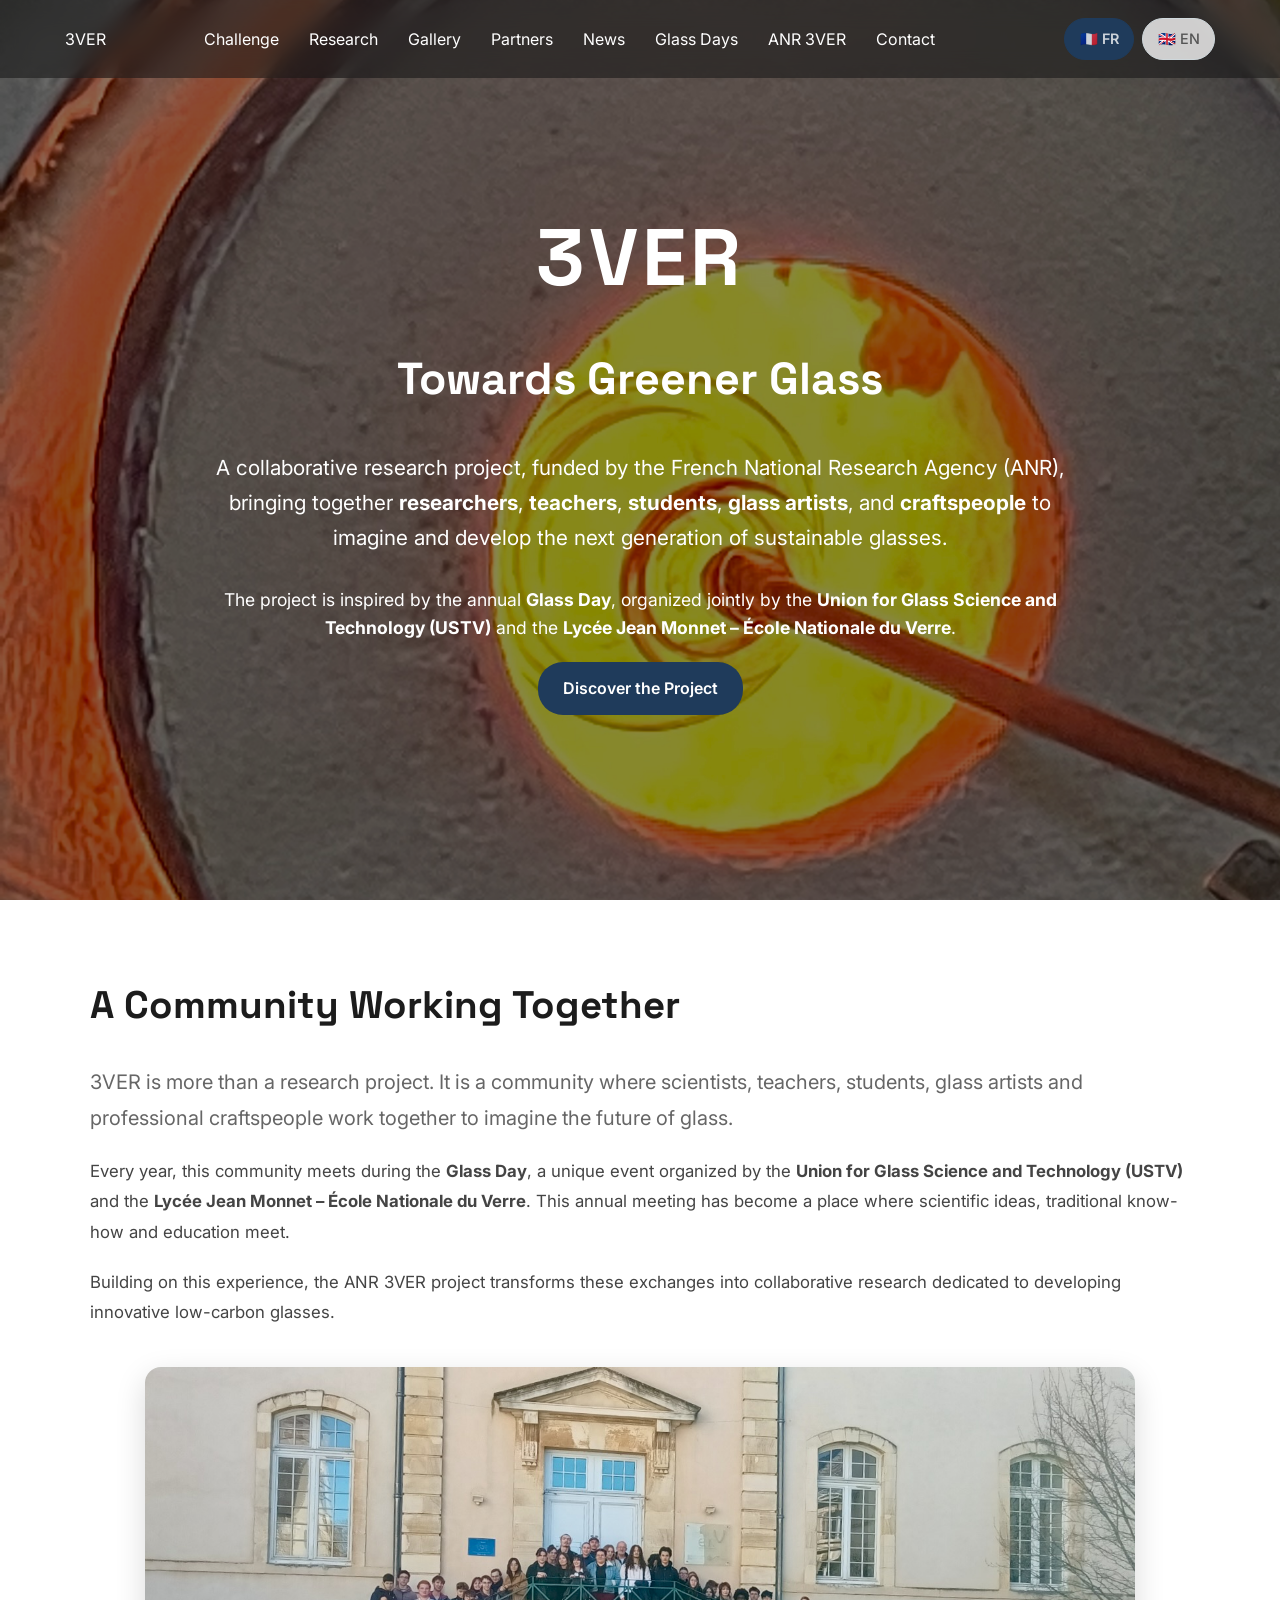
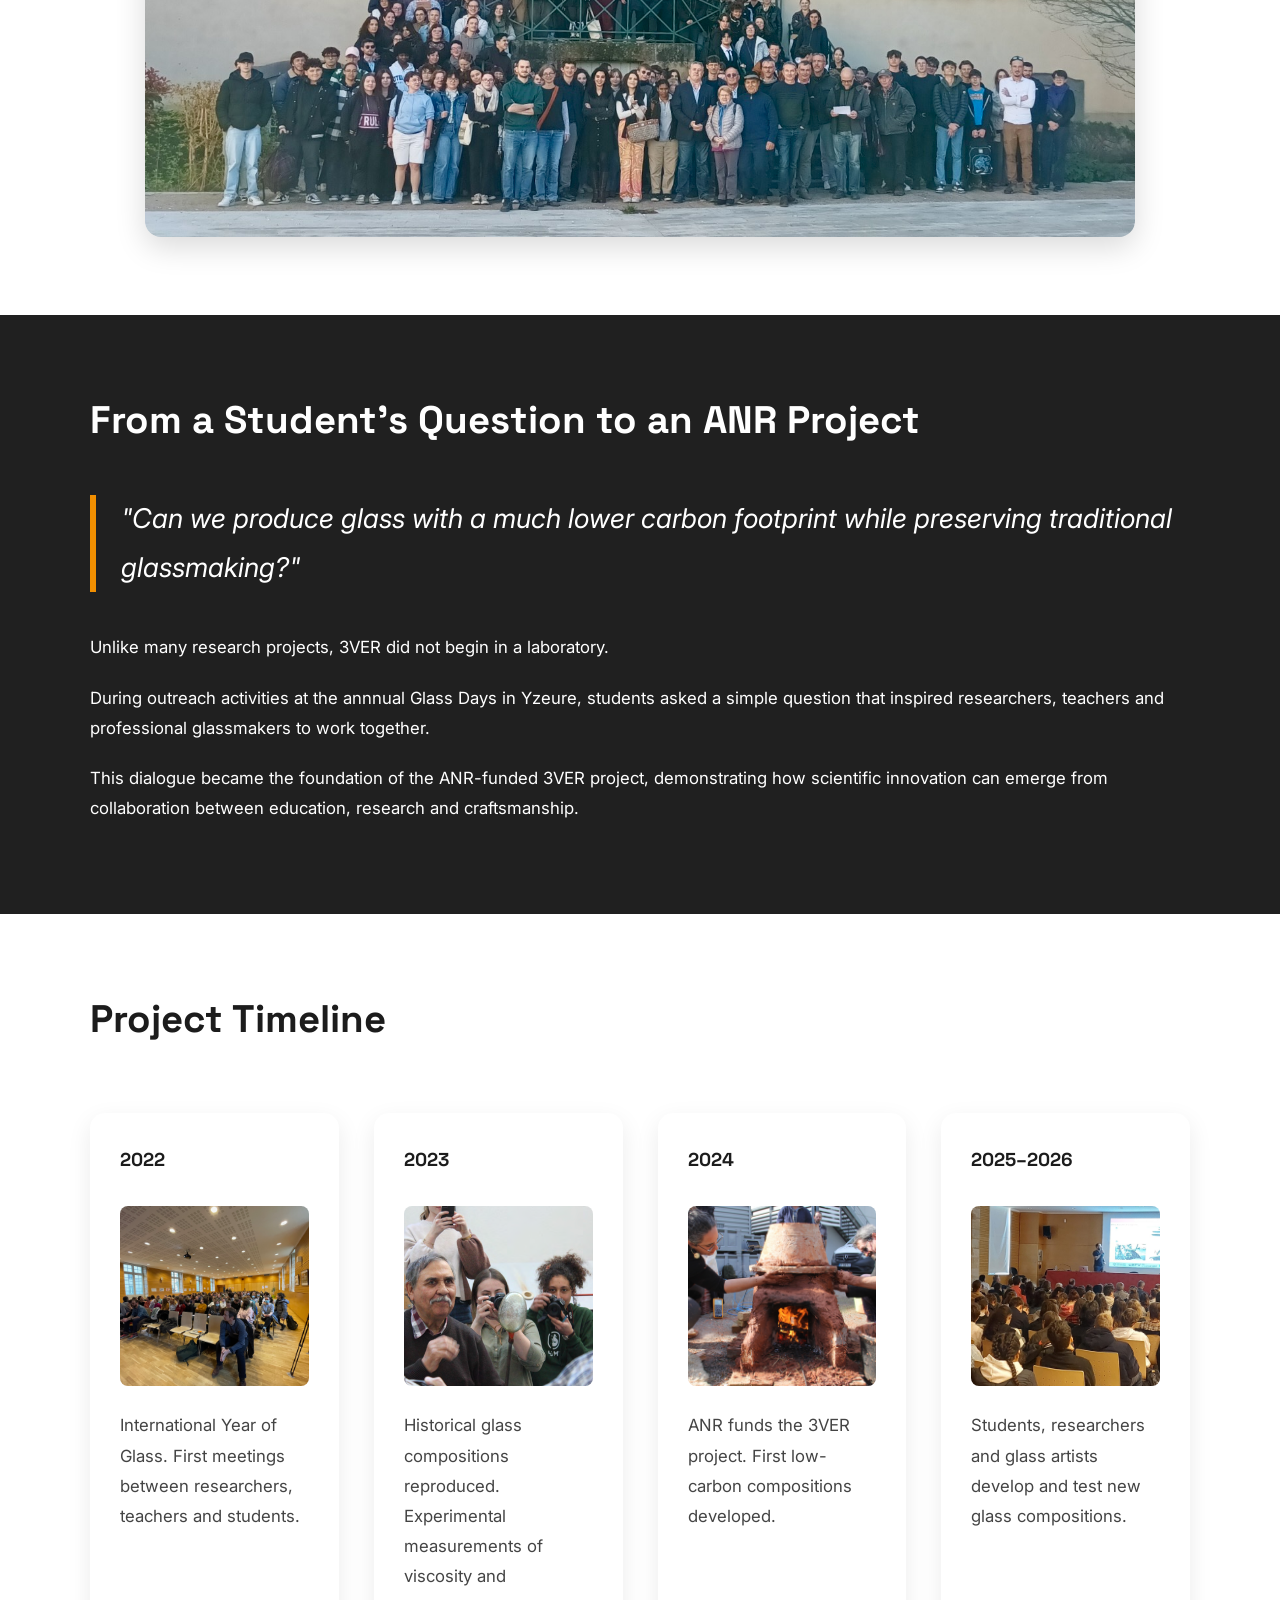
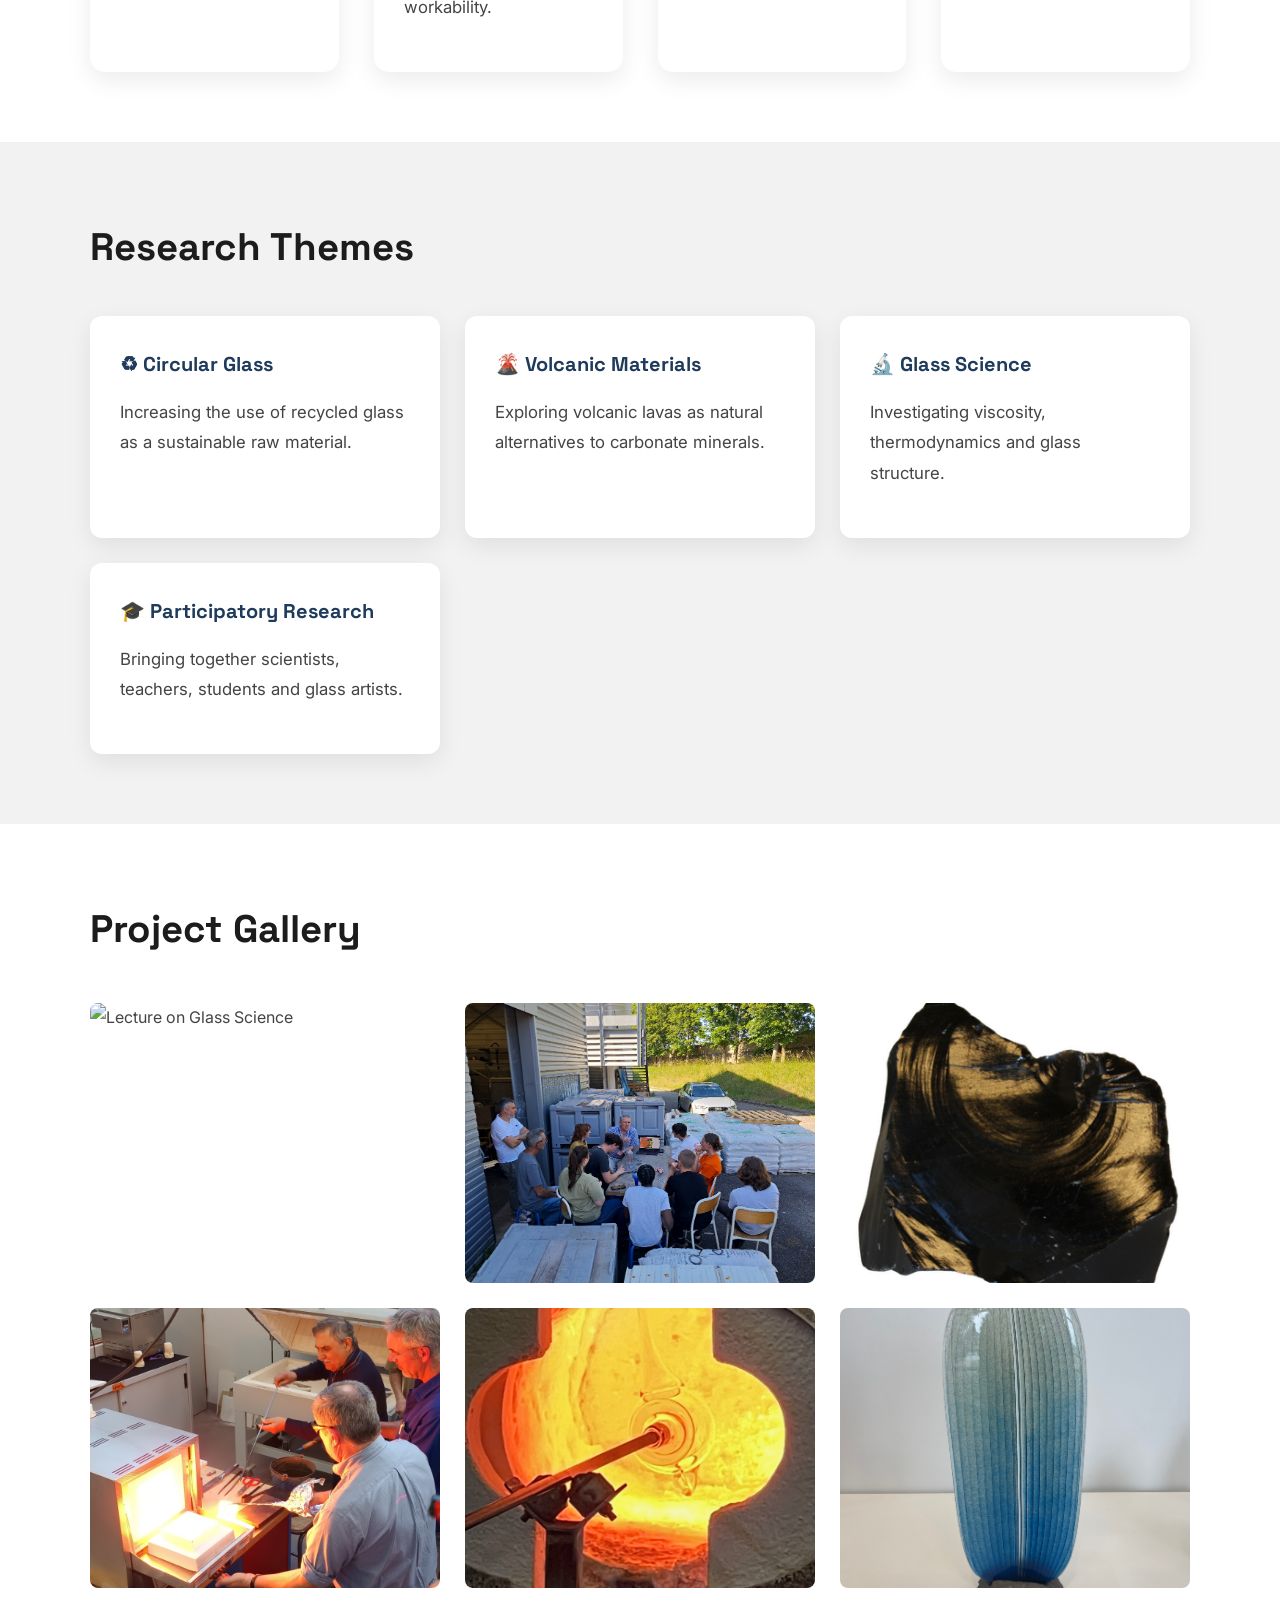
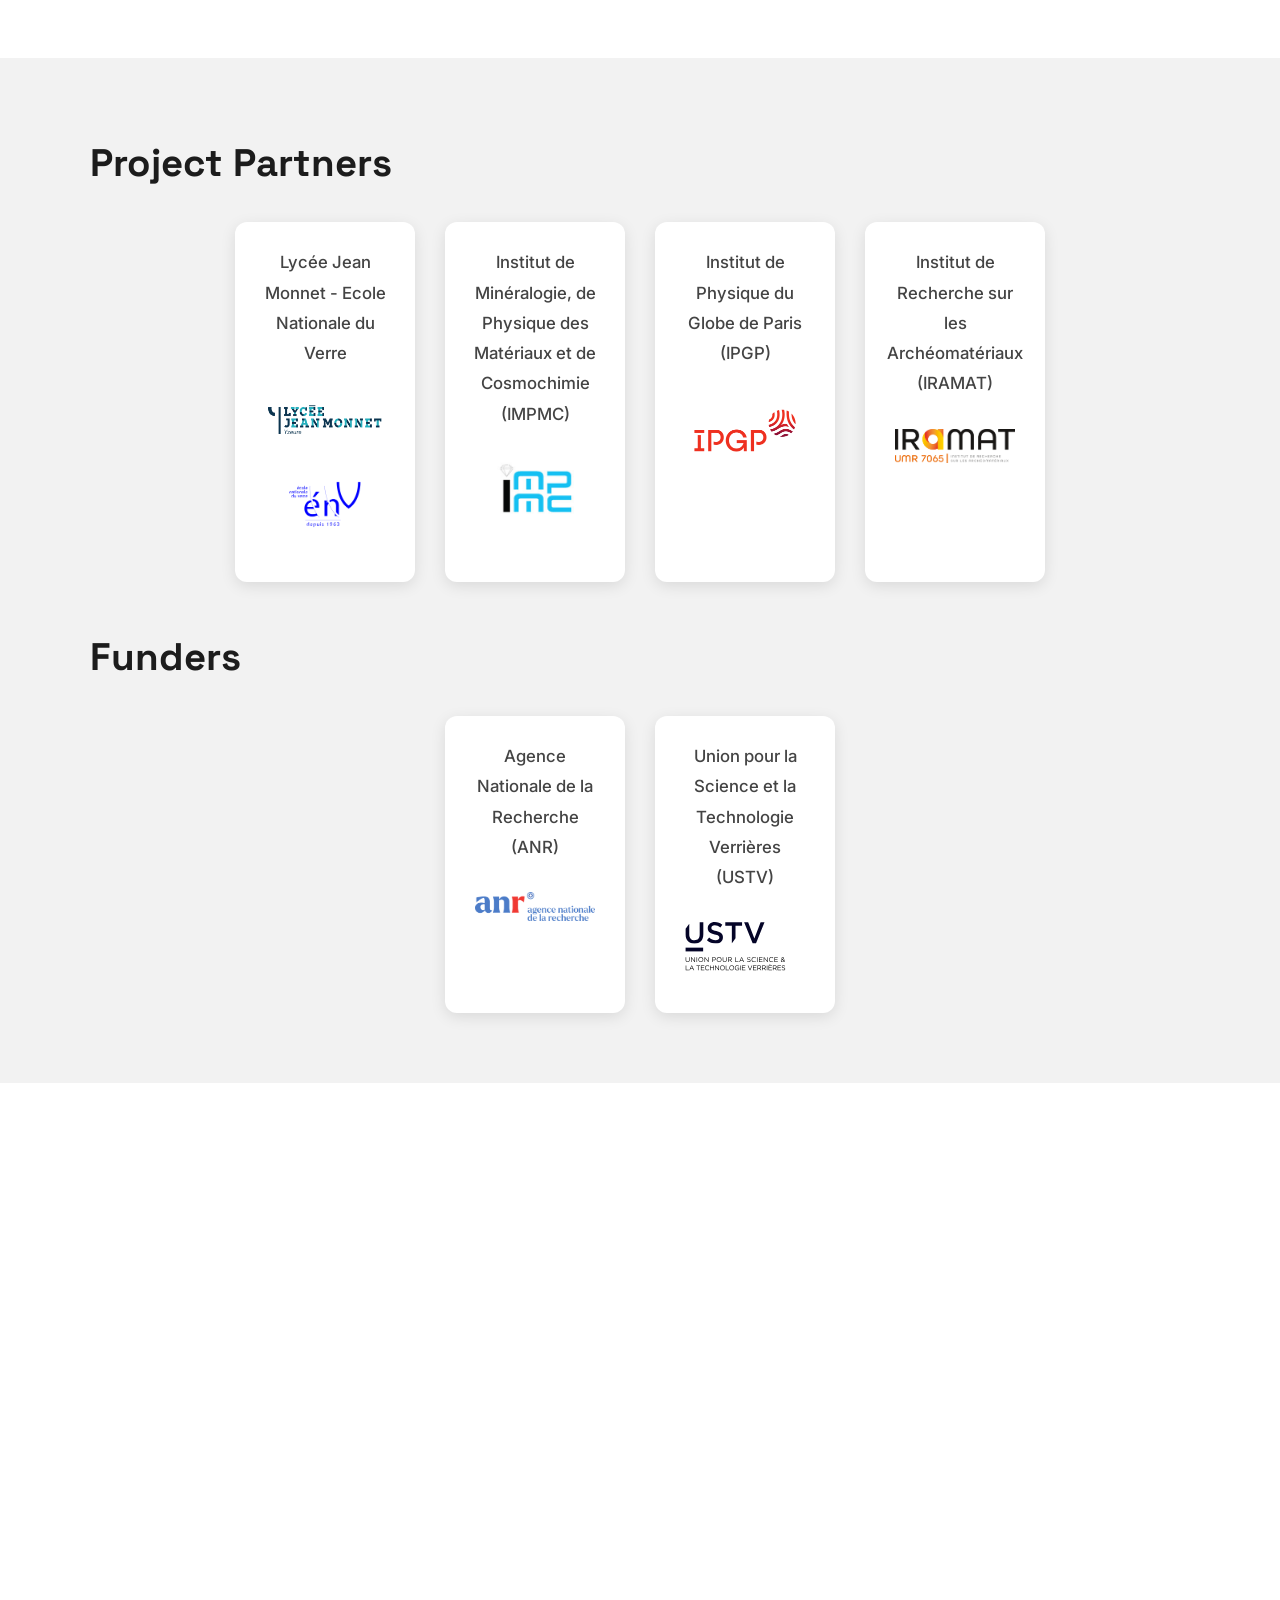
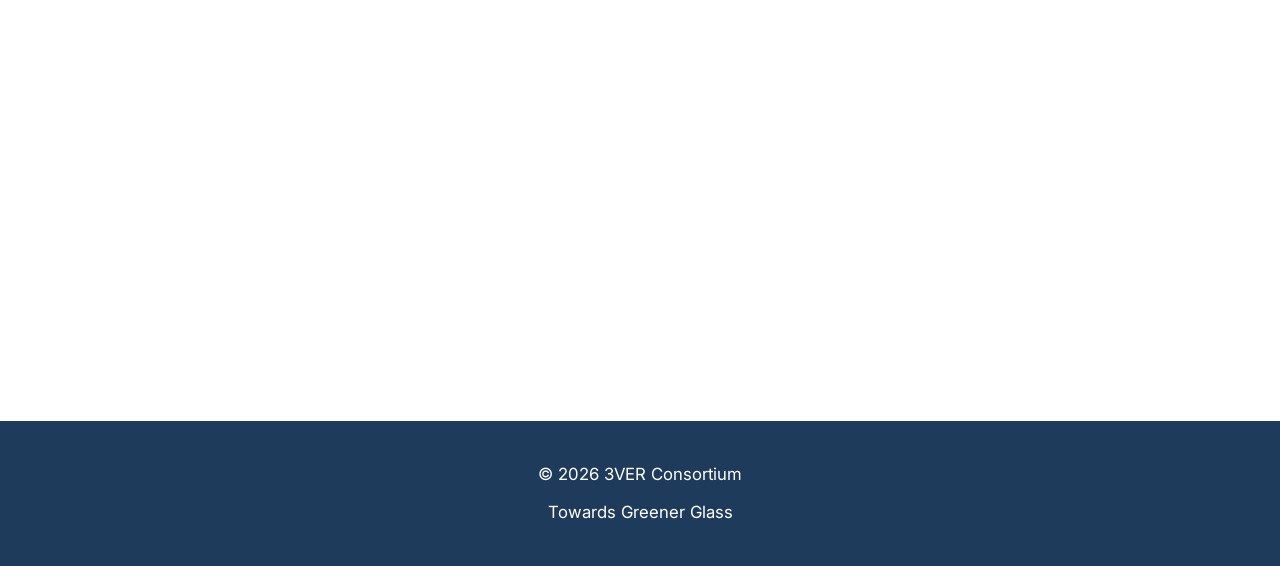
==== commit 2614cb68: "Update Glass Days 2023 page and gallery" ====
--- a/index.html
+++ b/index.html
@@ -32,24 +32,33 @@
         <nav class="navbar">
 
             <div class="logo">
-                3VER
+                <a href="index.html#home">3VER</a>
             </div>
 
             <ul class="nav-links">
-
-                <li><a href="#home">Home</a></li>
-                <li><a href="#challenge">Challenge</a></li>
+                
+                <li><a href="index.html#challenge">Challenge</a></li>
+                <li><a href="index.html#research">Research</a></li>
+                <li><a href="index.html#gallery">Gallery</a></li>
+                <li><a href="index.html#partners">Partners</a></li>
+                <li><a href="index.html#news">News</a></li>
                 <li><a href="glass-days.html">Glass Days</a></li>
                 <li><a href="anr-3ver.html">ANR 3VER</a></li>
-                <li><a href="#research">Research</a></li>
-                <li><a href="#gallery">Gallery</a></li>
-                <li><a href="#partners">Partners</a></li>
-                <li><a href="#news">News</a></li>
-                <li><a href="#contact">Contact</a></li>
-                <li><a href="index-fr.html">French</a></li>
+                <li><a href="index.html#contact">Contact</a></li>
 
             </ul>
 
+                <div class="language-switch">
+
+                    <a href="index-fr.html" class="lang active">
+                        🇫🇷 FR
+                    </a>
+
+                    <a href="index.html" class="lang">
+                        🇬🇧 EN
+                    </a>
+
+                </div>
         </nav>
 
     </header>
--- a/style.css
+++ b/style.css
@@ -130,154 +130,172 @@
 
 }
 
-.logo{
+.logo a {
+    color: white;
+    text-decoration: none;
+    font-weight: inherit;
+    font-size: inherit;
+}
+
+.logo a:hover {
+    opacity: 0;
+}
+
+.nav-links{
+
+    display:flex;
+
+    gap:30px;
+
+    list-style:none;
+
+}
+
+.nav-links a{
 
     color:white;
 
-    font-size:2rem;
-
-    font-family:'Space Grotesk';
-
-    font-weight:bold;
-
-    letter-spacing:3px;
-
-}
-
-.nav-links{
-
+    transition:.3s;
+
+}
+
+.nav-links a:hover{
+
+    color:var(--secondary);
+
+}
+
+.language-switch{
     display:flex;
-
-    gap:30px;
-
-    list-style:none;
-
-}
-
-.nav-links a{
-
-    color:white;
-
-    transition:.3s;
-
-}
-
-.nav-links a:hover{
-
-    color:var(--secondary);
-
-}
-
-/* ---------- HERO ---------- */
-
-.hero{
-
-    height:100vh;
-
-    position:relative;
+    align-items:center;
+    gap:0.5rem;
+    margin-left:2rem;
+}
+
+.language-switch .lang{
 
     display:flex;
-
-    justify-content:center;
-
     align-items:center;
-
-    text-align:center;
-
-    background-image:url("images/hero.jpg");
-
-    background-size:cover;
-
-    background-position:center;
-
-}
-
-.overlay{
-
-    position:absolute;
-
-    inset:0;
-
-    background:rgba(0,0,0,.55);
-
-}
-
-.hero-content{
-
-    position:relative;
-
-    z-index:10;
-
-    color:white;
-
-    width:80%;
-
-    max-width:850px;
-
-}
-
-.hero h1{
-
-    color:white;
-
-    margin-bottom:20px;
-
-}
-
-.hero h2{
-
-    color:white;
-
-    font-size:2.8rem;
-
-}
-
-.hero p{
-
-    font-size:1.3rem;
-
-    margin:35px 0;
-
-}
-
-.hero {
-    min-height: 100vh;
+    gap:0.35rem;
+    padding:0.45rem 0.9rem;
+    border:1px solid #cfd8dc;
+    border-radius:999px;
+    background:rgba(255, 255, 255, 0.775);
+    color:#555;
+    text-decoration:none;
+    font-size:0.9rem;
+    font-weight:500;
+    transition:all .25s ease;
+}
+
+.language-switch .lang:hover{
+    border-color:#2d6a8a;
+    color:#2d6a8a;
+    transform:translateY(-1px);
+}
+
+.language-switch .lang.active{
+    background:#1f3b5b;
+    border-color:#1f3b5b;
+    color:rgba(255, 255, 255, 0.775);
+}
+
+.language-switch a {
     display: flex;
     align-items: center;
-    justify-content: center;
-    position: relative;
-
-    background-image: url("images/Glass-background.jpeg");
-    background-size: cover;
-    background-position: center;
-    background-repeat: no-repeat;
-}
+    gap: 0.35rem;
+    text-decoration: none;
+    color: #777;
+    transition: color 0.25s ease;
+}
+
+.language-switch a:hover {
+    color: #2d6a8a;
+}
+
+.language-switch a.active {
+    color: #1f3b5b;
+    font-weight: 600;
+}
+
+.language-switch span {
+    color: #bbb;
+}
+/* ---------- HERO ---------- */
+
+.hero {
+    height:100vh;
+    min-height:700px;
+    position:relative;
+    display:flex;
+    align-items:center;
+    justify-content:center;
+    text-align:center;
+    background-image:url("images/Glass-background.jpeg");
+    background-size:cover;
+    background-position:center;
+    background-repeat:no-repeat;
+}
+
+.overlay {
+    position:absolute;
+    top:0;
+    left:0;
+    width:100%;
+    height:100%;
+    background:rgba(0,0,0,0.45);
+}
+
+
+.hero-content{
+    position:relative;
+    z-index:2;
+    color:white;
+    width:80%;
+    max-width:900px;
+}
+
+.hero h1{
+    font-size:5rem;
+    color:white;
+    margin-bottom:10px;
+}
+
+.hero h2{
+    color:white;
+    font-size:2.8rem;
+    margin-bottom:30px;
+}
+
+.hero-text {
+    font-size:1.3rem;
+    line-height:1.7;
+}
+
+
+.hero-subtitle {
+    font-size:1.1rem;
+    line-height:1.6;
+    margin-top:30px;
+}
+
+
+
 /* ---------- BUTTON ---------- */
 
 .button{
-
     display:inline-block;
-
     background:var(--secondary);
-
     color:white;
-
     padding:18px 42px;
-
     border-radius:40px;
-
     font-weight:600;
-
     transition:.3s;
-
 }
 
 .button:hover{
-
     transform:translateY(-4px);
-
     background:#d97f00;
-
 }
 
 /* ---------- SECTIONS ---------- */
@@ -706,36 +724,6 @@
     margin-bottom: 15px;
 }
 
-/* ---------- Hero small - Glass Days ---------- */
-
-.hero.small {
-    position: relative;
-}
-
-.hero.small::before {
-    content: "";
-    position: absolute;
-    inset: 0;
-    background: rgba(255, 255, 255, 0.6);
-}
-
-.hero.small .hero-content,
-.hero.small .hero-content h1,
-.hero.small .hero-content h2,
-.hero.small .hero-content p {
-    position: relative;
-    z-index: 1;
-    color: black;
-}
-
-.hero-subtitle {
-    font-size: clamp(2rem, 4vw, 2.8rem);
-    font-weight: 700;
-    line-height: 1.4;
-    text-align: center;
-    max-width: 900px;
-    margin: 2rem auto 0;
-}
 /* ---------- Press- Glass Days ---------- */
 
 .press-list {
@@ -753,30 +741,6 @@
     text-decoration: underline;
 }
 
-/* ---------- Hero small - ANR 3VER ---------- */
-
-.highlight {
-    background: rgba(255,255,255,0.7);
-    padding: 30px;
-    margin: 40px 0;
-    border-left: 5px solid #5c8d89;
-    border-radius: 10px;
-}
-
-.highlight h3 {
-    margin-top: 0;
-}
-
-.objectives {
-    margin: 40px 0;
-    padding: 25px;
-    background: #f5f5f5;
-    border-radius: 10px;
-}
-
-.objectives li {
-    margin-bottom: 10px;
-}
 
 /* ---------- Glass Days 2022 ---------- */
 
@@ -961,4 +925,188 @@
     margin-top: 8px;
     color: #555;
     line-height: 1.4;
+}
+
+/* ========================= */
+/* Glass Days 2024 */
+/* ========================= */
+
+
+/* General text improvements */
+
+.section {
+    padding: 70px 20px;
+}
+
+
+.container {
+    max-width: 1100px;
+    margin: auto;
+}
+
+
+p {
+    font-size: 1.05rem;
+    line-height: 1.8;
+}
+
+
+/* Highlight introduction */
+
+.highlight {
+    font-size: 1.25rem;
+    font-weight: 500;
+    color: #234a6b;
+    border-left: 4px solid #8fc7d9;
+    padding-left: 20px;
+}
+
+/* ========================= */
+/* Lecture and workshop cards */
+/* ========================= */
+
+.cards {
+
+    display: grid;
+    grid-template-columns:
+    repeat(auto-fit, minmax(280px, 1fr));
+    gap: 25px;
+    margin-top: 35px;
+}
+
+.card {
+    background: white;
+    padding: 30px;
+    border-radius: 12px;
+    box-shadow:
+    0 8px 25px rgba(0,0,0,0.08);
+    transition: transform 0.3s ease,
+                box-shadow 0.3s ease;
+}
+
+.card:hover {
+    transform: translateY(-5px);
+    box-shadow:
+    0 15px 35px rgba(0,0,0,0.15);
+}
+
+.card h3 {
+    color: #1f3b5b;
+    margin-top: 0;
+    font-size: 1.25rem;
+}
+
+.card a {
+    display: block;
+}
+
+.card img {
+    width: 100%;
+    height: 180px;
+    object-fit: contain;
+    transition: transform 0.3s ease;
+    border-radius:12px 12px 0 0;
+    margin-bottom:20px;
+    cursor: zoom-in;
+}
+
+.card img:hover {
+    transform: scale(1.04);
+}
+
+/* ========================= */
+/* Main image */
+/* ========================= */
+
+.glass-day-2024-main-image {
+    margin-top: 40px;
+    text-align: center;
+}
+
+.large-image {
+    width: 100%;
+    max-width: 900px;
+    border-radius: 15px;
+    box-shadow:
+    0 10px 30px rgba(0,0,0,0.15);
+}
+
+figcaption {
+    margin-top: 10px;
+    font-size: 0.9rem;
+    font-style: italic;
+    color: #666;
+}
+
+/* ========================= */
+/* Buttons */
+/* ========================= */
+
+.button {
+    display: inline-block;
+    background: #1f3b5b;
+    color: white;
+    padding: 12px 25px;
+    border-radius: 25px;
+    text-decoration: none;
+    transition: background 0.3s ease;
+}
+
+.button:hover {
+    background: #345f85;
+}
+
+/* ========================= */
+/* Footer */
+/* ========================= */
+
+footer {
+    background: #1f3b5b;
+    color: white;
+    text-align: center;
+    padding: 30px;
+    margin-top: 50px;
+}
+
+.gallerySwiper{
+    width:100%;
+    margin-top:40px;
+}
+
+.swiper-slide{
+    text-align:center;
+}
+
+.swiper-slide img{
+    width:100%;
+    max-height:650px;
+    object-fit:contain;
+    border-radius:12px;
+    box-shadow:0 10px 25px rgba(0,0,0,.2);
+}
+
+.swiper-slide p{
+    margin-top:15px;
+    font-style:italic;
+}
+
+.swiper-button-next,
+.swiper-button-prev {
+    color: white;
+    background: rgba(0,0,0,0.45);
+    width: 50px;
+    height: 50px;
+    border-radius: 50%;
+    transition: 0.3s;
+}
+
+.swiper-button-next:hover,
+.swiper-button-prev:hover {
+    background: rgba(0,0,0,0.75);
+}
+
+.swiper-button-next::after,
+.swiper-button-prev::after {
+    font-size: 24px;
+    font-weight: bold;
 }
